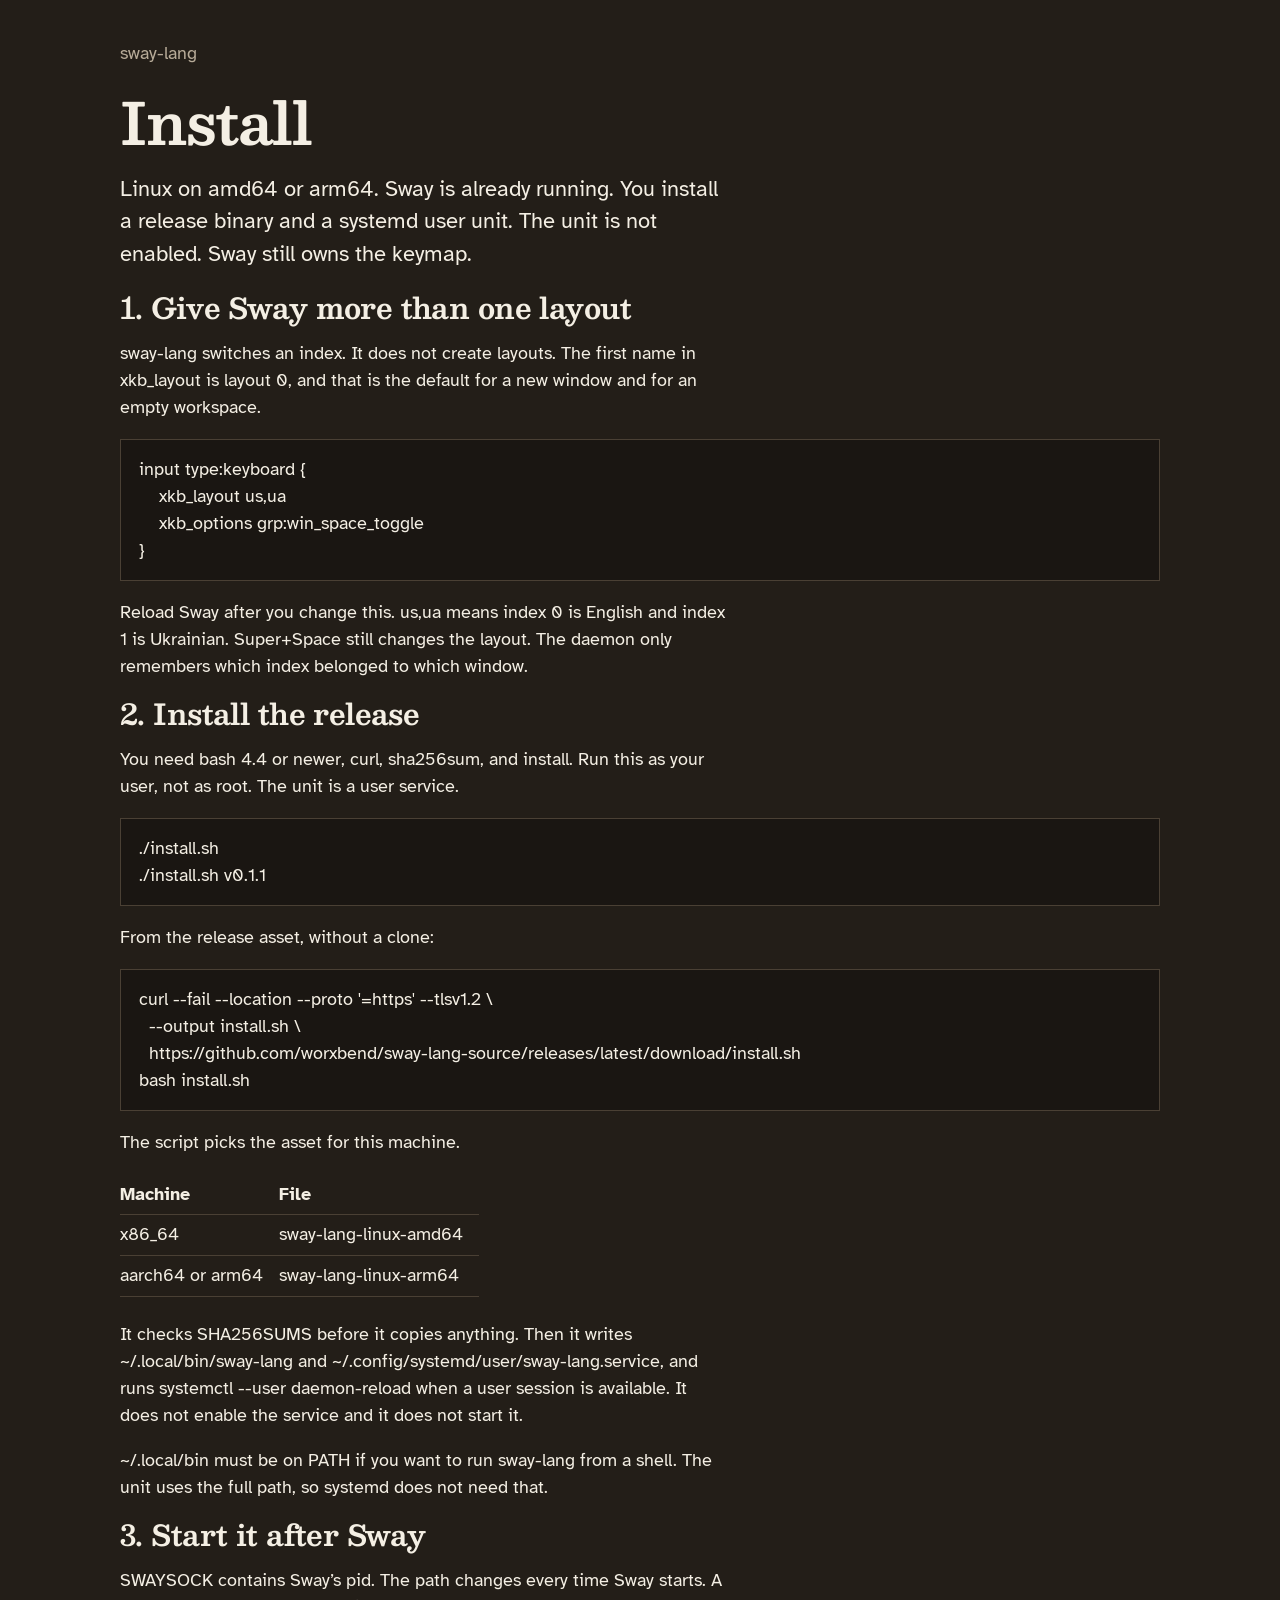
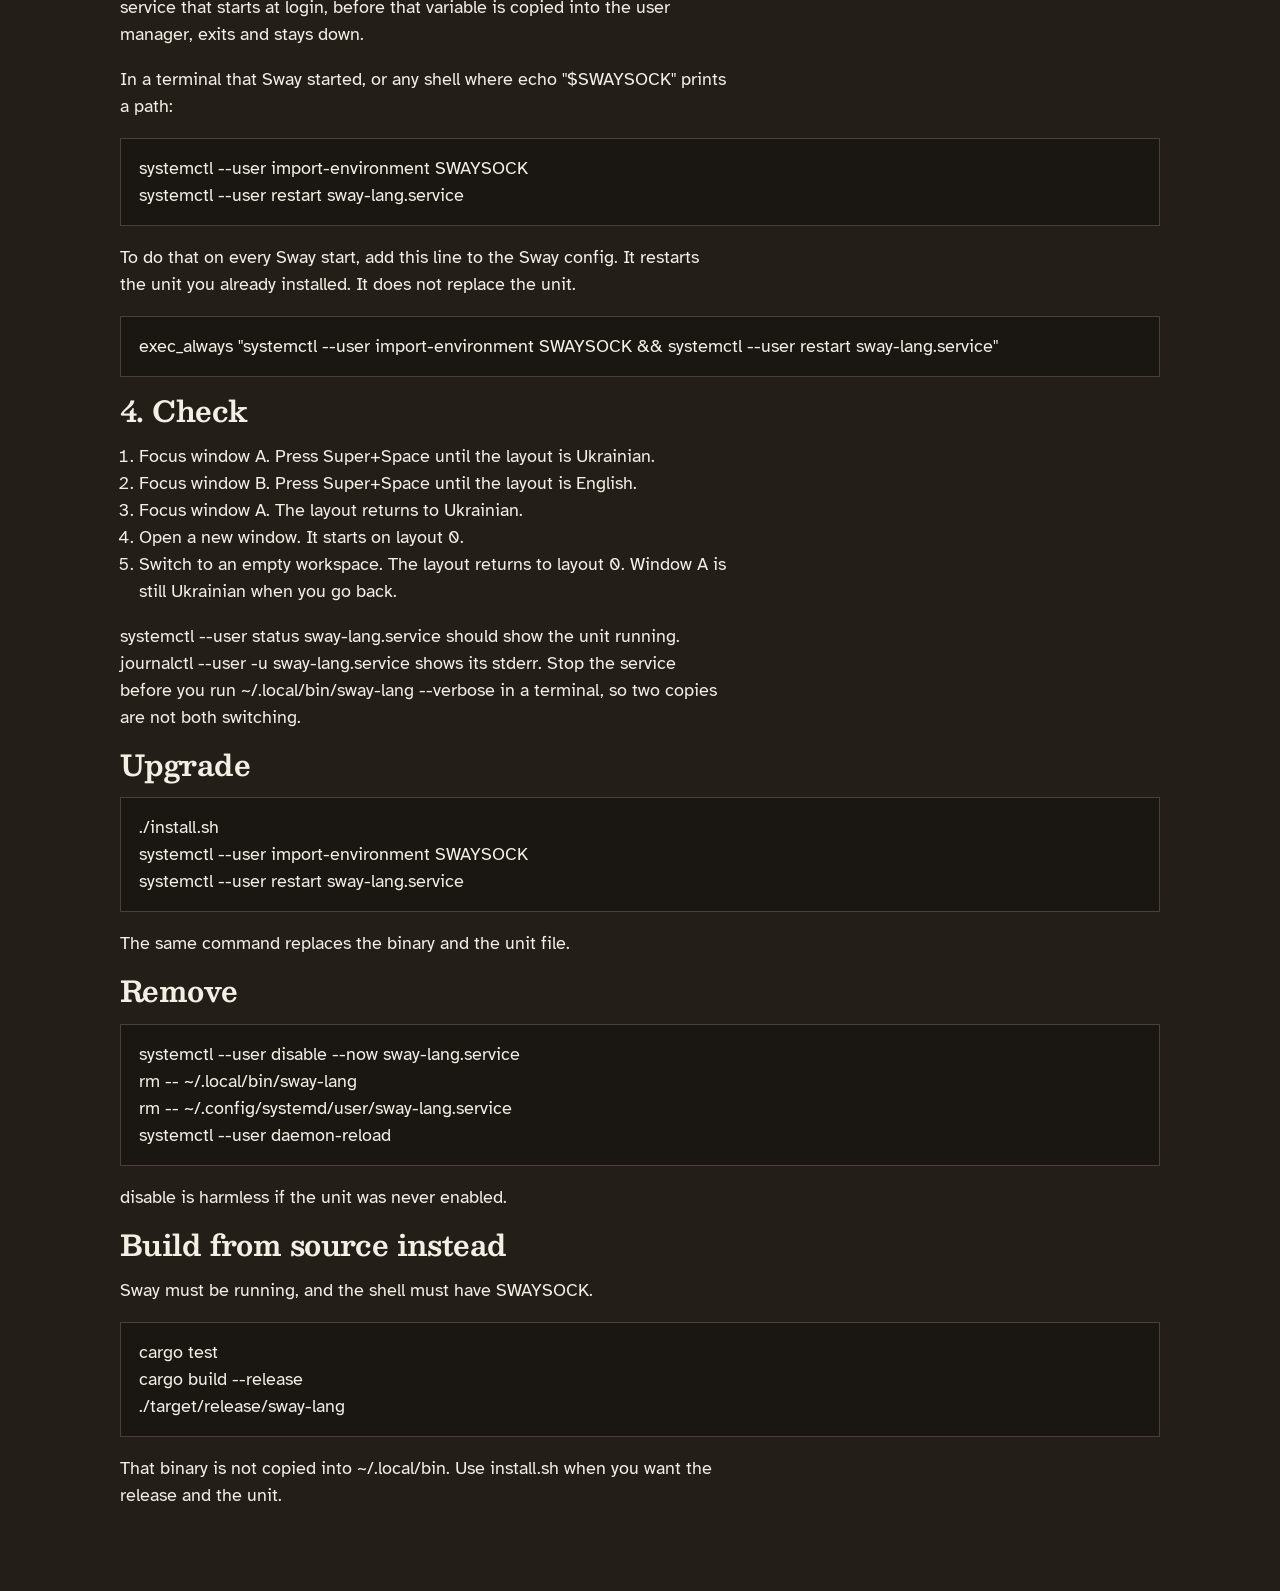
==== docs/install.html @ 74881094 "docs: add the installation guide" ====
<!DOCTYPE html>
<html lang="en">
  <head>
    <meta charset="utf-8" />
    <meta name="viewport" content="width=device-width, initial-scale=1" />
    <title>Install sway-lang</title>
    <meta
      name="description"
      content="Install the sway-lang release on Linux amd64 or arm64 and start the systemd user service after Sway."
    />
    <link rel="preconnect" href="https://fonts.googleapis.com" />
    <link rel="preconnect" href="https://fonts.gstatic.com" crossorigin />
    <link
      href="https://fonts.googleapis.com/css2?family=Atkinson+Hyperlegible:ital,wght@0,400;0,700;1,400&family=Besley:opsz,wght@12..72,520;12..72,650&display=swap"
      rel="stylesheet"
    />
    <link rel="stylesheet" href="style.css" />
  </head>
  <body class="page">
    <nav class="top">
      <a href="index.html">sway-lang</a>
    </nav>
    <h1>Install</h1>
    <p class="lede">
      Linux on amd64 or arm64. Sway is already running. You install a release
      binary and a systemd user unit. The unit is not enabled. Sway still owns
      the keymap.
    </p>

    <section>
      <h2>1. Give Sway more than one layout</h2>
      <p>
        sway-lang switches an index. It does not create layouts. The first name
        in <code>xkb_layout</code> is layout 0, and that is the default for a
        new window and for an empty workspace.
      </p>
      <pre><code>input type:keyboard {
    xkb_layout us,ua
    xkb_options grp:win_space_toggle
}</code></pre>
      <p>
        Reload Sway after you change this. <code>us,ua</code> means index 0 is
        English and index 1 is Ukrainian. Super+Space still changes the layout.
        The daemon only remembers which index belonged to which window.
      </p>
    </section>

    <section>
      <h2>2. Install the release</h2>
      <p>
        You need bash 4.4 or newer, <code>curl</code>, <code>sha256sum</code>,
        and <code>install</code>. Run this as your user, not as root. The unit
        is a user service.
      </p>
      <pre><code>./install.sh
./install.sh v0.1.1</code></pre>
      <p>From the release asset, without a clone:</p>
      <pre><code>curl --fail --location --proto '=https' --tlsv1.2 \
  --output install.sh \
  https://github.com/worxbend/sway-lang-source/releases/latest/download/install.sh
bash install.sh</code></pre>
      <p>The script picks the asset for this machine.</p>
      <table>
        <thead>
          <tr>
            <th>Machine</th>
            <th>File</th>
          </tr>
        </thead>
        <tbody>
          <tr>
            <td><code>x86_64</code></td>
            <td><code>sway-lang-linux-amd64</code></td>
          </tr>
          <tr>
            <td><code>aarch64</code> or <code>arm64</code></td>
            <td><code>sway-lang-linux-arm64</code></td>
          </tr>
        </tbody>
      </table>
      <p>
        It checks <code>SHA256SUMS</code> before it copies anything. Then it
        writes <code>~/.local/bin/sway-lang</code> and
        <code>~/.config/systemd/user/sway-lang.service</code>, and runs
        <code>systemctl --user daemon-reload</code> when a user session is
        available. It does not enable the service and it does not start it.
      </p>
      <p>
        <code>~/.local/bin</code> must be on <code>PATH</code> if you want to
        run <code>sway-lang</code> from a shell. The unit uses the full path, so
        systemd does not need that.
      </p>
    </section>

    <section>
      <h2>3. Start it after Sway</h2>
      <p>
        <code>SWAYSOCK</code> contains Sway’s pid. The path changes every time
        Sway starts. A service that starts at login, before that variable is
        copied into the user manager, exits and stays down.
      </p>
      <p>
        In a terminal that Sway started, or any shell where
        <code>echo "$SWAYSOCK"</code> prints a path:
      </p>
      <pre><code>systemctl --user import-environment SWAYSOCK
systemctl --user restart sway-lang.service</code></pre>
      <p>
        To do that on every Sway start, add this line to the Sway config. It
        restarts the unit you already installed. It does not replace the unit.
      </p>
      <pre><code>exec_always "systemctl --user import-environment SWAYSOCK &amp;&amp; systemctl --user restart sway-lang.service"</code></pre>
    </section>

    <section>
      <h2>4. Check</h2>
      <ol>
        <li>Focus window A. Press Super+Space until the layout is Ukrainian.</li>
        <li>Focus window B. Press Super+Space until the layout is English.</li>
        <li>Focus window A. The layout returns to Ukrainian.</li>
        <li>Open a new window. It starts on layout 0.</li>
        <li>
          Switch to an empty workspace. The layout returns to layout 0. Window A
          is still Ukrainian when you go back.
        </li>
      </ol>
      <p>
        <code>systemctl --user status sway-lang.service</code> should show the
        unit running.
        <code>journalctl --user -u sway-lang.service</code> shows its stderr.
        Stop the service before you run
        <code>~/.local/bin/sway-lang --verbose</code> in a terminal, so two
        copies are not both switching.
      </p>
    </section>

    <section>
      <h2>Upgrade</h2>
      <pre><code>./install.sh
systemctl --user import-environment SWAYSOCK
systemctl --user restart sway-lang.service</code></pre>
      <p>The same command replaces the binary and the unit file.</p>
    </section>

    <section>
      <h2>Remove</h2>
      <pre><code>systemctl --user disable --now sway-lang.service
rm -- ~/.local/bin/sway-lang
rm -- ~/.config/systemd/user/sway-lang.service
systemctl --user daemon-reload</code></pre>
      <p><code>disable</code> is harmless if the unit was never enabled.</p>
    </section>

    <section>
      <h2>Build from source instead</h2>
      <p>Sway must be running, and the shell must have <code>SWAYSOCK</code>.</p>
      <pre><code>cargo test
cargo build --release
./target/release/sway-lang</code></pre>
      <p>
        That binary is not copied into <code>~/.local/bin</code>. Use
        <code>install.sh</code> when you want the release and the unit.
      </p>
    </section>
  </body>
</html>
---- docs/style.css ----
:root {
  --desk: #231e18;
  --ink: #f4efe4;
  --quiet: #b7ab98;
  --line: #4a4034;
  --key: #f7f1e6;
  --key-ink: #241c14;
  --brass: #e2a322;
  --focus: #8fb4c9;
  --sans: "Atkinson Hyperlegible", "Segoe UI", sans-serif;
  --serif: "Besley", "Iowan Old Style", Georgia, serif;
}

* {
  box-sizing: border-box;
}

html {
  background: var(--desk);
  color: var(--ink);
}

body {
  margin: 0 auto;
  max-width: 68rem;
  padding: 2.5rem 1.5rem 4rem;
  font-family: var(--sans);
  font-size: 1.125rem;
  line-height: 1.5;
}

h1,
h2 {
  font-family: var(--serif);
  font-weight: 650;
  letter-spacing: -0.02em;
  line-height: 1.05;
}

h1 {
  margin: 0 0 0.6rem;
  font-size: clamp(3.2rem, 8vw, 5.5rem);
}

body.page h1 {
  font-size: clamp(2.4rem, 6vw, 3.6rem);
}

nav.top {
  margin-bottom: 1.5rem;
}

nav.top a {
  color: var(--quiet);
  text-decoration: none;
}

table {
  border-collapse: collapse;
  margin: 1rem 0 1.5rem;
}

th,
td {
  padding: 0.4rem 1rem 0.4rem 0;
  text-align: left;
  border-bottom: 1px solid var(--line);
}

h2 {
  margin: 0 0 0.6rem;
  font-size: 1.8rem;
}

p {
  max-width: 38rem;
}

a {
  color: var(--focus);
}

code,
pre {
  font-family: "Atkinson Hyperlegible", ui-monospace, monospace;
}

pre {
  padding: 1rem 1.1rem;
  background: #1a1612;
  border: 1px solid var(--line);
  overflow-x: auto;
}

.hero {
  display: grid;
  grid-template-columns: minmax(16rem, 24rem) minmax(18rem, 1fr);
  gap: 3rem;
  align-items: end;
  margin-bottom: 4rem;
}

.lede {
  font-size: 1.35rem;
}

.desk {
  padding: 1.25rem;
  background:
    linear-gradient(180deg, rgb(255 255 255 / 4%), transparent 30%),
    #1b1713;
  border: 1px solid var(--line);
}

.windows {
  display: flex;
  flex-wrap: wrap;
  gap: 0.6rem;
  min-height: 7.5rem;
}

.window {
  flex: 1 1 8rem;
  min-height: 7.5rem;
  padding: 0.7rem 0.8rem;
  color: var(--ink);
  text-align: left;
  background: #14110e;
  border: 1px solid var(--line);
  cursor: pointer;
}

.window strong {
  display: block;
  margin-bottom: 1.6rem;
  font-family: var(--serif);
  font-size: 1.25rem;
  font-weight: 520;
}

.window.on {
  border-color: var(--focus);
  box-shadow: inset 0 0 0 1px var(--focus);
}

.keys {
  display: flex;
  gap: 0.7rem;
  margin-top: 1rem;
}

.key {
  width: 5.2rem;
  height: 5.2rem;
  padding: 0.45rem;
  color: var(--key-ink);
  background: var(--key);
  border: 0;
  border-radius: 0.55rem;
  box-shadow:
    0 1px 0 #fff6 inset,
    0 8px 0 #c9c0b0;
  cursor: pointer;
}

.key .legend {
  display: block;
  font-family: var(--serif);
  font-size: 1.7rem;
  line-height: 1;
}

.key .hint,
.window span.lang {
  color: var(--quiet);
  font-size: 0.95rem;
}

.key .hint {
  color: #6d6458;
}

.key .lamp {
  display: block;
  width: 0.45rem;
  height: 0.45rem;
  margin-bottom: 0.35rem;
  background: #d9d0c2;
  border-radius: 50%;
}

.key.lit {
  transform: translateY(2px);
  box-shadow:
    0 1px 0 #fff6 inset,
    0 6px 0 #b7a078;
}

.key.lit .lamp {
  background: var(--brass);
  box-shadow: 0 0 0.6rem var(--brass);
}

.now {
  min-height: 1.5rem;
  color: var(--quiet);
}

.row {
  display: flex;
  flex-wrap: wrap;
  gap: 0.6rem;
}

button {
  font: inherit;
}

.row button,
.window {
  font: inherit;
}

.row button {
  padding: 0.45rem 0.7rem;
  color: var(--ink);
  background: transparent;
  border: 1px solid var(--line);
  cursor: pointer;
}

button:focus-visible {
  outline: 2px solid var(--focus);
  outline-offset: 3px;
}

main section {
  margin-top: 2.5rem;
}

ol {
  max-width: 38rem;
  padding-left: 1.2rem;
}

@media (max-width: 800px) {
  .hero {
    grid-template-columns: 1fr;
    gap: 2rem;
  }
}

@media (prefers-reduced-motion: reduce) {
  .key.lit {
    transform: none;
  }
}
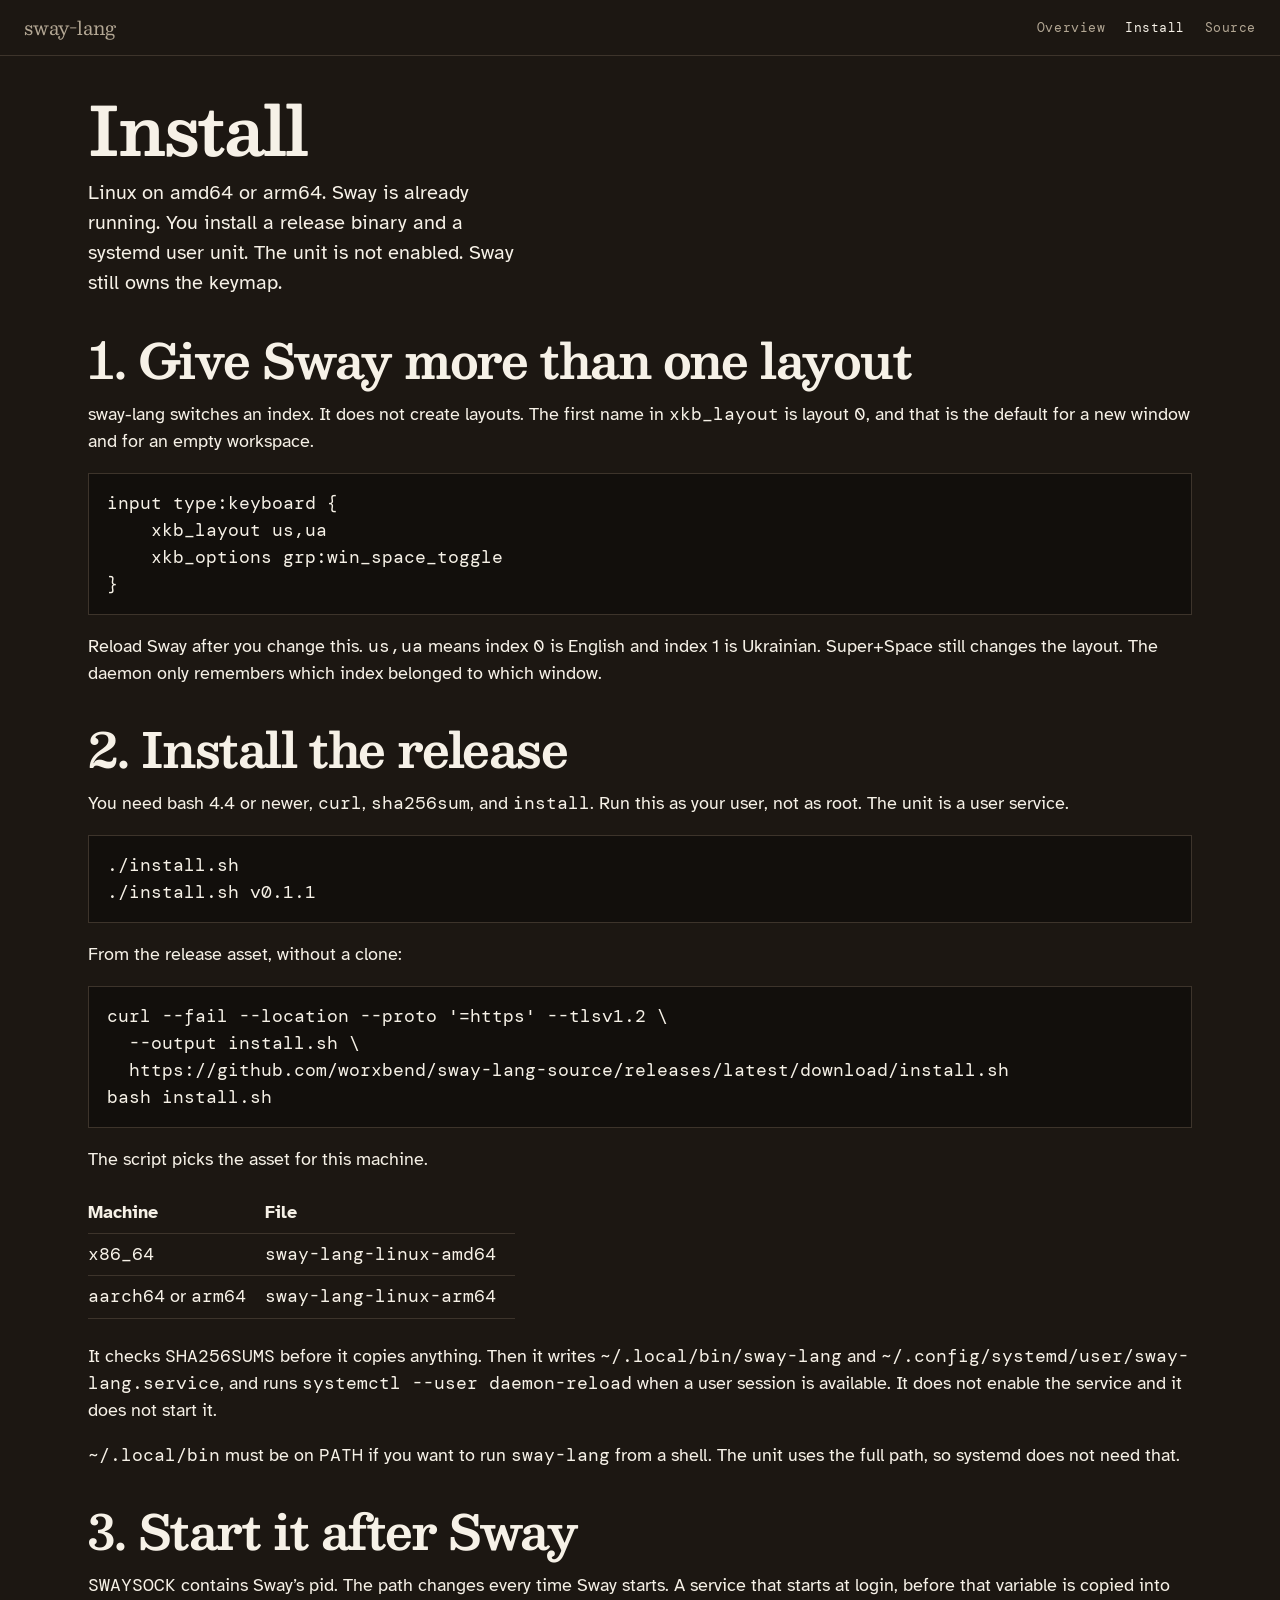
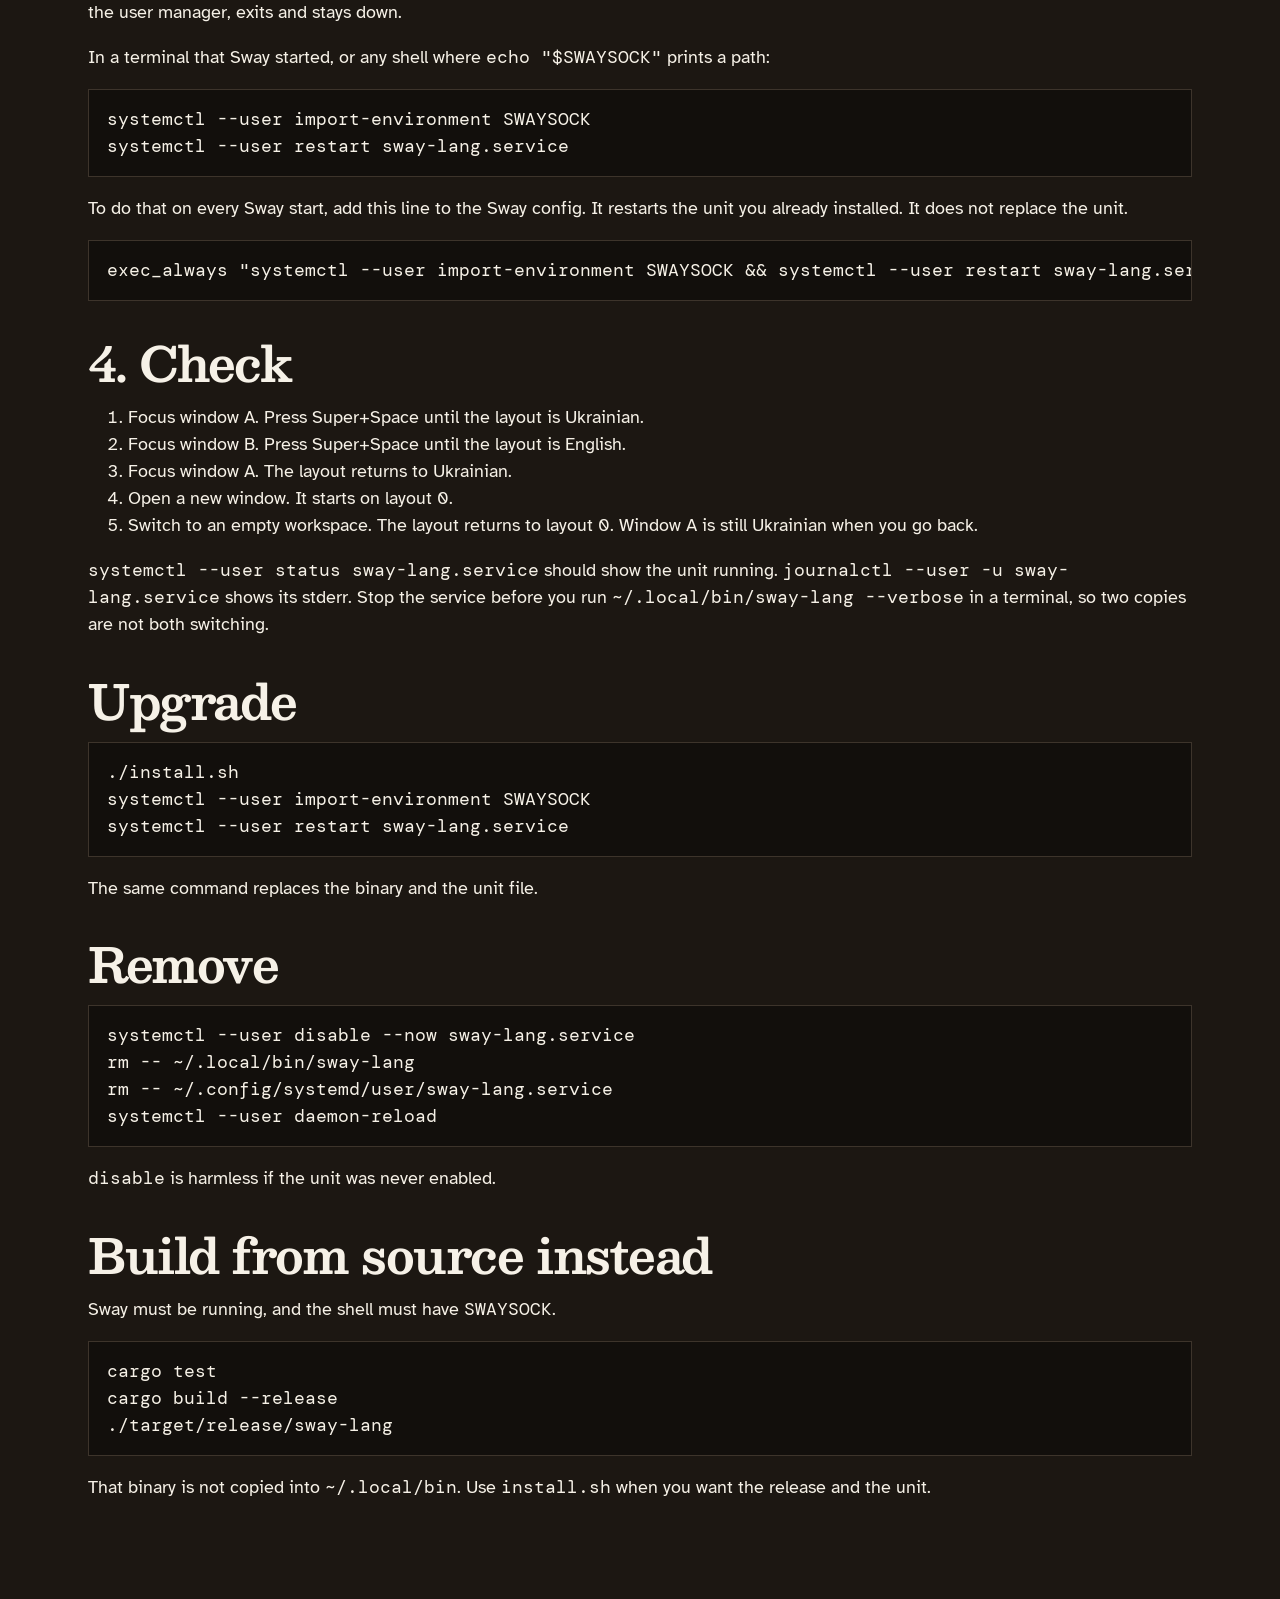
==== commit 9d9a676e: "docs: redesign the site around the window desk" ====
--- a/docs/install.html
+++ b/docs/install.html
@@ -11,15 +11,21 @@
     <link rel="preconnect" href="https://fonts.googleapis.com" />
     <link rel="preconnect" href="https://fonts.gstatic.com" crossorigin />
     <link
-      href="https://fonts.googleapis.com/css2?family=Atkinson+Hyperlegible:ital,wght@0,400;0,700;1,400&family=Besley:opsz,wght@12..72,520;12..72,650&display=swap"
+      href="https://fonts.googleapis.com/css2?family=Atkinson+Hyperlegible:ital,wght@0,400;0,700&family=Besley:opsz,wght@12..72,520;12..72,650&family=DM+Mono:ital,wght@0,400;0,500&display=swap"
       rel="stylesheet"
     />
     <link rel="stylesheet" href="style.css" />
   </head>
   <body class="page">
-    <nav class="top">
-      <a href="index.html">sway-lang</a>
-    </nav>
+    <header class="bar">
+      <a class="mark" href="index.html">sway-lang</a>
+      <nav aria-label="Site">
+        <a href="index.html">Overview</a>
+        <a href="install.html" aria-current="page">Install</a>
+        <a href="https://github.com/worxbend/sway-lang-source">Source</a>
+      </nav>
+    </header>
+    <div class="sheet">
     <h1>Install</h1>
     <p class="lede">
       Linux on amd64 or arm64. Sway is already running. You install a release
@@ -162,5 +168,6 @@
         <code>install.sh</code> when you want the release and the unit.
       </p>
     </section>
+    </div>
   </body>
 </html>
--- a/docs/style.css
+++ b/docs/style.css
@@ -1,14 +1,16 @@
 :root {
-  --desk: #231e18;
-  --ink: #f4efe4;
-  --quiet: #b7ab98;
-  --line: #4a4034;
-  --key: #f7f1e6;
-  --key-ink: #241c14;
+  --desk: #1c1712;
+  --ink: #f6f1e7;
+  --quiet: #b3a794;
+  --line: #3d342b;
+  --key: #f4efe6;
+  --key-ink: #221b14;
   --brass: #e2a322;
-  --focus: #8fb4c9;
+  --focus: #9ec4d6;
+  --sheet: #14110e;
   --sans: "Atkinson Hyperlegible", "Segoe UI", sans-serif;
   --serif: "Besley", "Iowan Old Style", Georgia, serif;
+  --mono: "DM Mono", ui-monospace, monospace;
 }
 
 * {
@@ -16,151 +18,214 @@
 }
 
 html {
-  background: var(--desk);
+  background:
+    radial-gradient(90rem 40rem at 10% -10%, rgb(226 163 34 / 8%), transparent 50%),
+    var(--desk);
   color: var(--ink);
 }
 
 body {
-  margin: 0 auto;
-  max-width: 68rem;
-  padding: 2.5rem 1.5rem 4rem;
+  margin: 0;
   font-family: var(--sans);
   font-size: 1.125rem;
   line-height: 1.5;
 }
 
+a {
+  color: var(--focus);
+}
+
+a:hover {
+  color: var(--ink);
+}
+
+.skip {
+  position: absolute;
+  left: 1rem;
+  top: -4rem;
+  background: var(--ink);
+  color: var(--desk);
+  padding: 0.4rem 0.7rem;
+}
+
+.skip:focus {
+  top: 1rem;
+}
+
+.bar {
+  display: flex;
+  align-items: center;
+  justify-content: space-between;
+  gap: 1rem;
+  padding: 0.85rem 1.5rem;
+  border-bottom: 1px solid var(--line);
+  font-family: var(--mono);
+  font-size: 0.82rem;
+  letter-spacing: 0.04em;
+}
+
+.bar a {
+  color: var(--quiet);
+  text-decoration: none;
+}
+
+.bar a:hover,
+.bar a[aria-current="page"] {
+  color: var(--ink);
+}
+
+.mark {
+  color: var(--ink);
+  font-family: var(--serif);
+  font-size: 1.15rem;
+  letter-spacing: 0;
+}
+
+.bar nav {
+  display: flex;
+  gap: 1.25rem;
+}
+
+.sheet {
+  max-width: 72rem;
+  margin: 0 auto;
+  padding: 0 1.5rem 5rem;
+}
+
+.hero {
+  display: grid;
+  grid-template-columns: minmax(16rem, 0.9fr) minmax(18rem, 1.15fr);
+  gap: 3.5rem;
+  align-items: end;
+  padding-top: 4.5rem;
+}
+
+.kicker {
+  margin: 0 0 1rem;
+  color: var(--brass);
+  font-family: var(--mono);
+  font-size: 0.78rem;
+  letter-spacing: 0.14em;
+  text-transform: uppercase;
+}
+
 h1,
-h2 {
+h2,
+h3 {
   font-family: var(--serif);
   font-weight: 650;
-  letter-spacing: -0.02em;
-  line-height: 1.05;
+  letter-spacing: -0.03em;
+  line-height: 0.98;
 }
 
 h1 {
-  margin: 0 0 0.6rem;
-  font-size: clamp(3.2rem, 8vw, 5.5rem);
-}
-
-body.page h1 {
-  font-size: clamp(2.4rem, 6vw, 3.6rem);
-}
-
-nav.top {
-  margin-bottom: 1.5rem;
-}
-
-nav.top a {
-  color: var(--quiet);
-  text-decoration: none;
-}
-
-table {
-  border-collapse: collapse;
-  margin: 1rem 0 1.5rem;
-}
-
-th,
-td {
-  padding: 0.4rem 1rem 0.4rem 0;
+  margin: 0 0 1rem;
+  font-size: clamp(3.4rem, 7vw, 6.2rem);
+}
+
+h2 {
+  margin: 0 0 0.8rem;
+  font-size: clamp(2rem, 4vw, 3rem);
+}
+
+h3 {
+  margin: 0 0 0.35rem;
+  font-size: 1.45rem;
+}
+
+.lede {
+  max-width: 28rem;
+  margin: 0 0 1.25rem;
+  font-size: 1.25rem;
+}
+
+.actions {
+  display: flex;
+  flex-wrap: wrap;
+  gap: 0.8rem 1.2rem;
+  align-items: center;
+}
+
+.actions a {
+  font-family: var(--mono);
+  font-size: 0.95rem;
+}
+
+.machine {
+  padding: 0.85rem;
+  background: linear-gradient(180deg, rgb(255 255 255 / 4%), transparent 28%), #16130f;
+  border: 1px solid var(--line);
+  box-shadow: 0 30px 70px rgb(0 0 0 / 35%);
+}
+
+.windows {
+  display: flex;
+  flex-wrap: wrap;
+  gap: 0.55rem;
+  min-height: 9.5rem;
+}
+
+.window {
+  position: relative;
+  flex: 1 1 9rem;
+  min-height: 9.5rem;
+  padding: 1.6rem 0.85rem 0.8rem;
+  color: var(--ink);
   text-align: left;
-  border-bottom: 1px solid var(--line);
-}
-
-h2 {
-  margin: 0 0 0.6rem;
-  font-size: 1.8rem;
-}
-
-p {
-  max-width: 38rem;
-}
-
-a {
-  color: var(--focus);
-}
-
-code,
-pre {
-  font-family: "Atkinson Hyperlegible", ui-monospace, monospace;
-}
-
-pre {
-  padding: 1rem 1.1rem;
-  background: #1a1612;
-  border: 1px solid var(--line);
-  overflow-x: auto;
-}
-
-.hero {
-  display: grid;
-  grid-template-columns: minmax(16rem, 24rem) minmax(18rem, 1fr);
-  gap: 3rem;
-  align-items: end;
-  margin-bottom: 4rem;
-}
-
-.lede {
-  font-size: 1.35rem;
-}
-
-.desk {
-  padding: 1.25rem;
-  background:
-    linear-gradient(180deg, rgb(255 255 255 / 4%), transparent 30%),
-    #1b1713;
-  border: 1px solid var(--line);
-}
-
-.windows {
-  display: flex;
-  flex-wrap: wrap;
-  gap: 0.6rem;
-  min-height: 7.5rem;
-}
-
-.window {
-  flex: 1 1 8rem;
-  min-height: 7.5rem;
-  padding: 0.7rem 0.8rem;
-  color: var(--ink);
-  text-align: left;
-  background: #14110e;
+  background: var(--sheet);
   border: 1px solid var(--line);
   cursor: pointer;
+  font: inherit;
 }
 
 .window strong {
   display: block;
-  margin-bottom: 1.6rem;
+  margin-top: 1.4rem;
   font-family: var(--serif);
-  font-size: 1.25rem;
+  font-size: 1.45rem;
   font-weight: 520;
+}
+
+.window .lang {
+  color: var(--quiet);
+  font-family: var(--mono);
+  font-size: 0.85rem;
 }
 
 .window.on {
   border-color: var(--focus);
-  box-shadow: inset 0 0 0 1px var(--focus);
+}
+
+.window.on::before {
+  content: "focused";
+  position: absolute;
+  top: 0.55rem;
+  left: 0.7rem;
+  color: var(--focus);
+  font-family: var(--mono);
+  font-size: 0.68rem;
+  letter-spacing: 0.12em;
+  text-transform: uppercase;
 }
 
 .keys {
   display: flex;
   gap: 0.7rem;
-  margin-top: 1rem;
+  margin-top: 0.9rem;
 }
 
 .key {
-  width: 5.2rem;
-  height: 5.2rem;
-  padding: 0.45rem;
+  width: 5.4rem;
+  height: 5.1rem;
+  padding: 0.45rem 0.5rem;
   color: var(--key-ink);
+  text-align: left;
   background: var(--key);
   border: 0;
-  border-radius: 0.55rem;
-  box-shadow:
-    0 1px 0 #fff6 inset,
-    0 8px 0 #c9c0b0;
+  border-radius: 0.45rem;
+  box-shadow: inset 0 1px 0 #fff, 0 7px 0 #c8beae;
   cursor: pointer;
+  font: inherit;
 }
 
 .key .legend {
@@ -170,83 +235,178 @@
   line-height: 1;
 }
 
-.key .hint,
-.window span.lang {
-  color: var(--quiet);
-  font-size: 0.95rem;
-}
-
 .key .hint {
-  color: #6d6458;
+  color: #6e655a;
+  font-family: var(--mono);
+  font-size: 0.72rem;
 }
 
 .key .lamp {
   display: block;
-  width: 0.45rem;
-  height: 0.45rem;
-  margin-bottom: 0.35rem;
-  background: #d9d0c2;
+  width: 0.42rem;
+  height: 0.42rem;
+  margin-bottom: 0.4rem;
+  background: #d5ccbf;
   border-radius: 50%;
 }
 
 .key.lit {
   transform: translateY(2px);
-  box-shadow:
-    0 1px 0 #fff6 inset,
-    0 6px 0 #b7a078;
+  box-shadow: inset 0 1px 0 #fff, 0 5px 0 #b7a078;
 }
 
 .key.lit .lamp {
   background: var(--brass);
-  box-shadow: 0 0 0.6rem var(--brass);
+  box-shadow: 0 0 0.7rem var(--brass);
 }
 
 .now {
   min-height: 1.5rem;
-  color: var(--quiet);
+  margin: 0.85rem 0 0.4rem;
+  color: var(--quiet);
+  font-family: var(--mono);
+  font-size: 0.85rem;
 }
 
 .row {
   display: flex;
   flex-wrap: wrap;
-  gap: 0.6rem;
-}
-
-button {
-  font: inherit;
-}
-
-.row button,
-.window {
-  font: inherit;
+  gap: 0.5rem;
 }
 
 .row button {
-  padding: 0.45rem 0.7rem;
+  padding: 0.35rem 0.65rem;
   color: var(--ink);
   background: transparent;
   border: 1px solid var(--line);
   cursor: pointer;
-}
-
-button:focus-visible {
+  font: inherit;
+  font-size: 0.95rem;
+}
+
+button:focus-visible,
+a:focus-visible,
+.window:focus-visible,
+.key:focus-visible {
   outline: 2px solid var(--focus);
   outline-offset: 3px;
 }
 
-main section {
+.overview {
+  margin-top: 6rem;
+  padding-top: 2rem;
+  border-top: 1px solid var(--line);
+}
+
+.overview > p {
+  max-width: 38rem;
+}
+
+.rules {
+  list-style: none;
+  margin: 2.5rem 0 0;
+  padding: 0;
+}
+
+.rules li {
+  display: grid;
+  grid-template-columns: 4.5rem 1fr;
+  gap: 1rem;
+  padding: 1.4rem 0;
+  border-top: 1px solid var(--line);
+}
+
+.rules span {
+  color: var(--brass);
+  font-family: var(--mono);
+  font-size: 0.85rem;
+}
+
+.rules p {
+  max-width: 36rem;
+  margin: 0;
+  color: var(--quiet);
+}
+
+.limits {
+  display: grid;
+  grid-template-columns: 1fr 1fr 1fr;
+  gap: 1.5rem;
   margin-top: 2.5rem;
 }
 
-ol {
-  max-width: 38rem;
-  padding-left: 1.2rem;
-}
-
-@media (max-width: 800px) {
+.limits p {
+  margin: 0.3rem 0 0;
+  color: var(--quiet);
+}
+
+.install-strip {
+  display: flex;
+  justify-content: space-between;
+  gap: 2rem;
+  align-items: end;
+  margin-top: 5rem;
+  padding-top: 2rem;
+  border-top: 1px solid var(--line);
+}
+
+.install-strip p {
+  max-width: 28rem;
+  margin: 0.4rem 0 0;
+  color: var(--quiet);
+}
+
+code,
+pre {
+  font-family: var(--mono);
+}
+
+pre {
+  padding: 1rem 1.1rem;
+  overflow-x: auto;
+  background: #120f0c;
+  border: 1px solid var(--line);
+}
+
+body.page .sheet {
+  padding-top: 2.5rem;
+}
+
+body.page h1 {
+  font-size: clamp(2.6rem, 6vw, 4.2rem);
+}
+
+table {
+  border-collapse: collapse;
+  margin: 1rem 0 1.5rem;
+}
+
+th,
+td {
+  padding: 0.45rem 1.2rem 0.45rem 0;
+  text-align: left;
+  border-bottom: 1px solid var(--line);
+}
+
+body.page section {
+  margin-top: 2.4rem;
+}
+
+@media (max-width: 860px) {
+  .hero,
+  .limits,
+  .install-strip,
+  .rules li {
+    grid-template-columns: 1fr;
+  }
+
   .hero {
-    grid-template-columns: 1fr;
+    padding-top: 2.5rem;
     gap: 2rem;
+  }
+
+  .bar nav {
+    gap: 0.8rem;
   }
 }
 
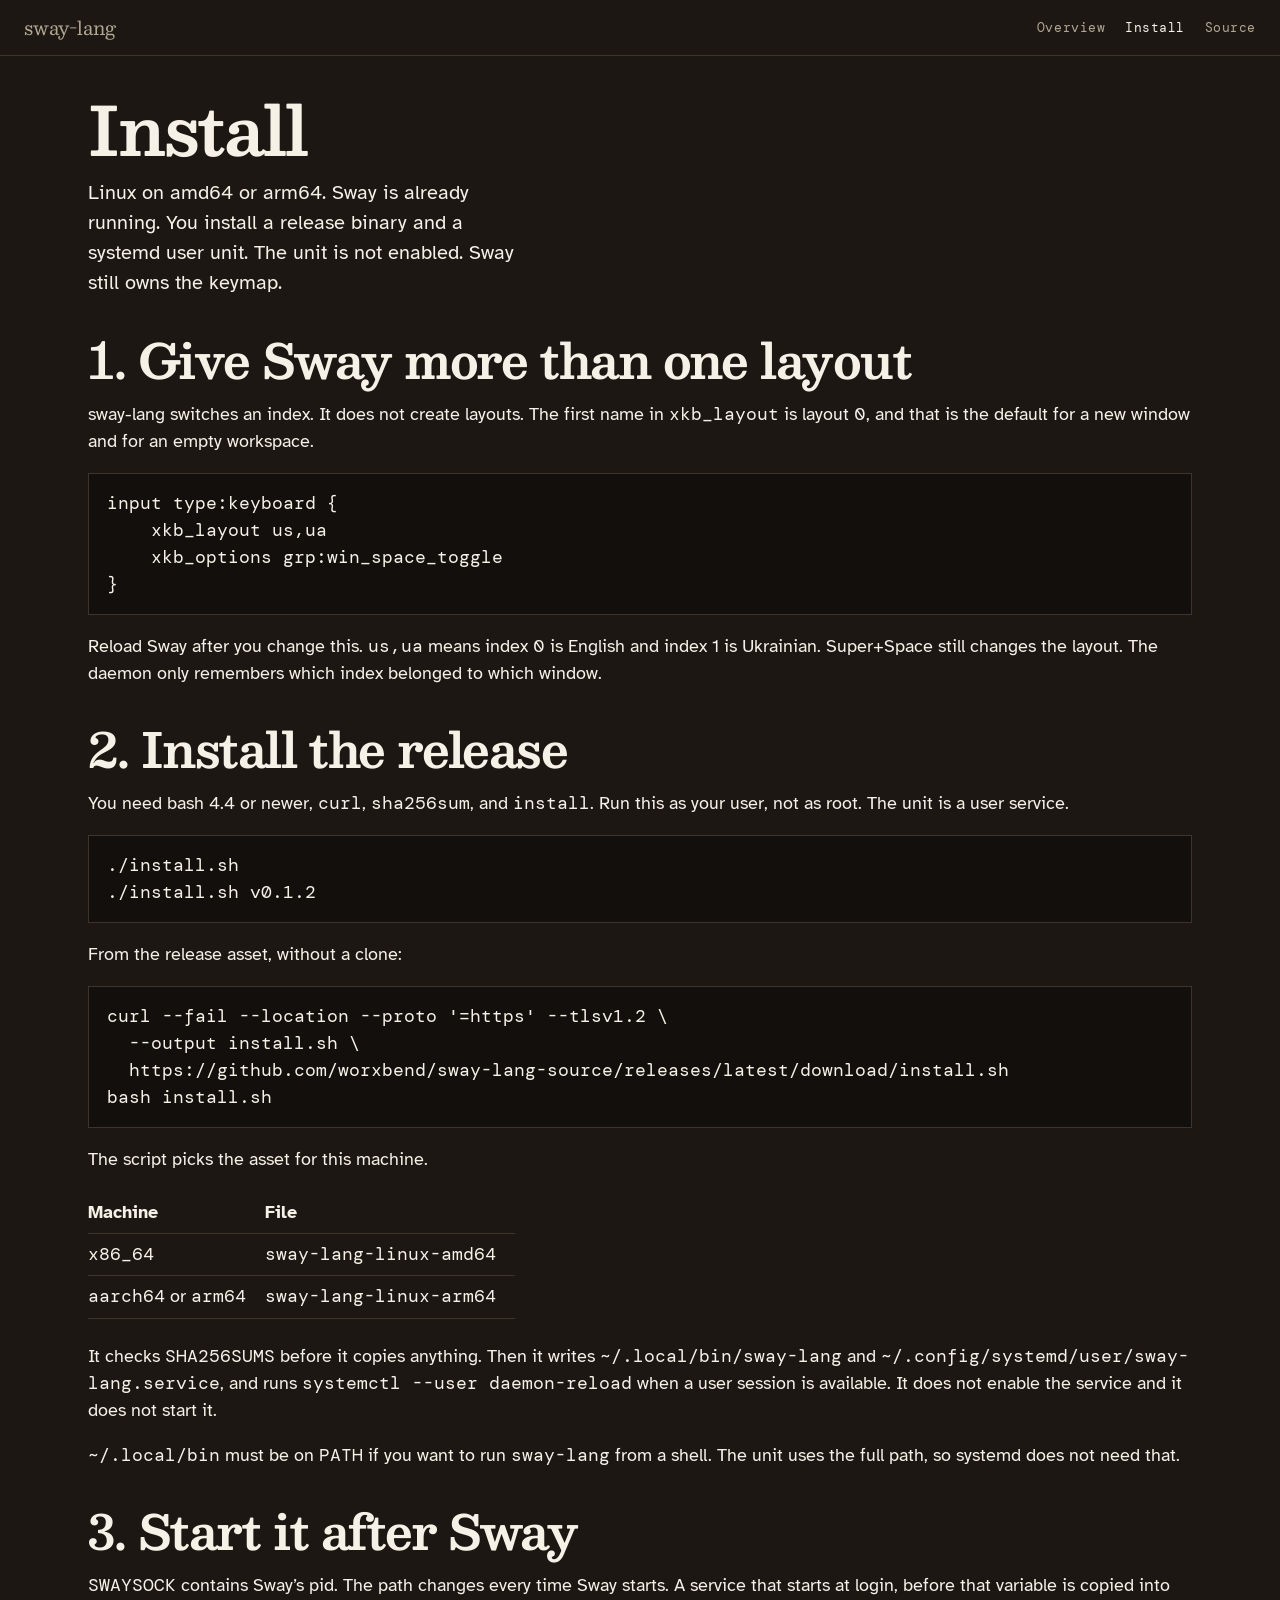
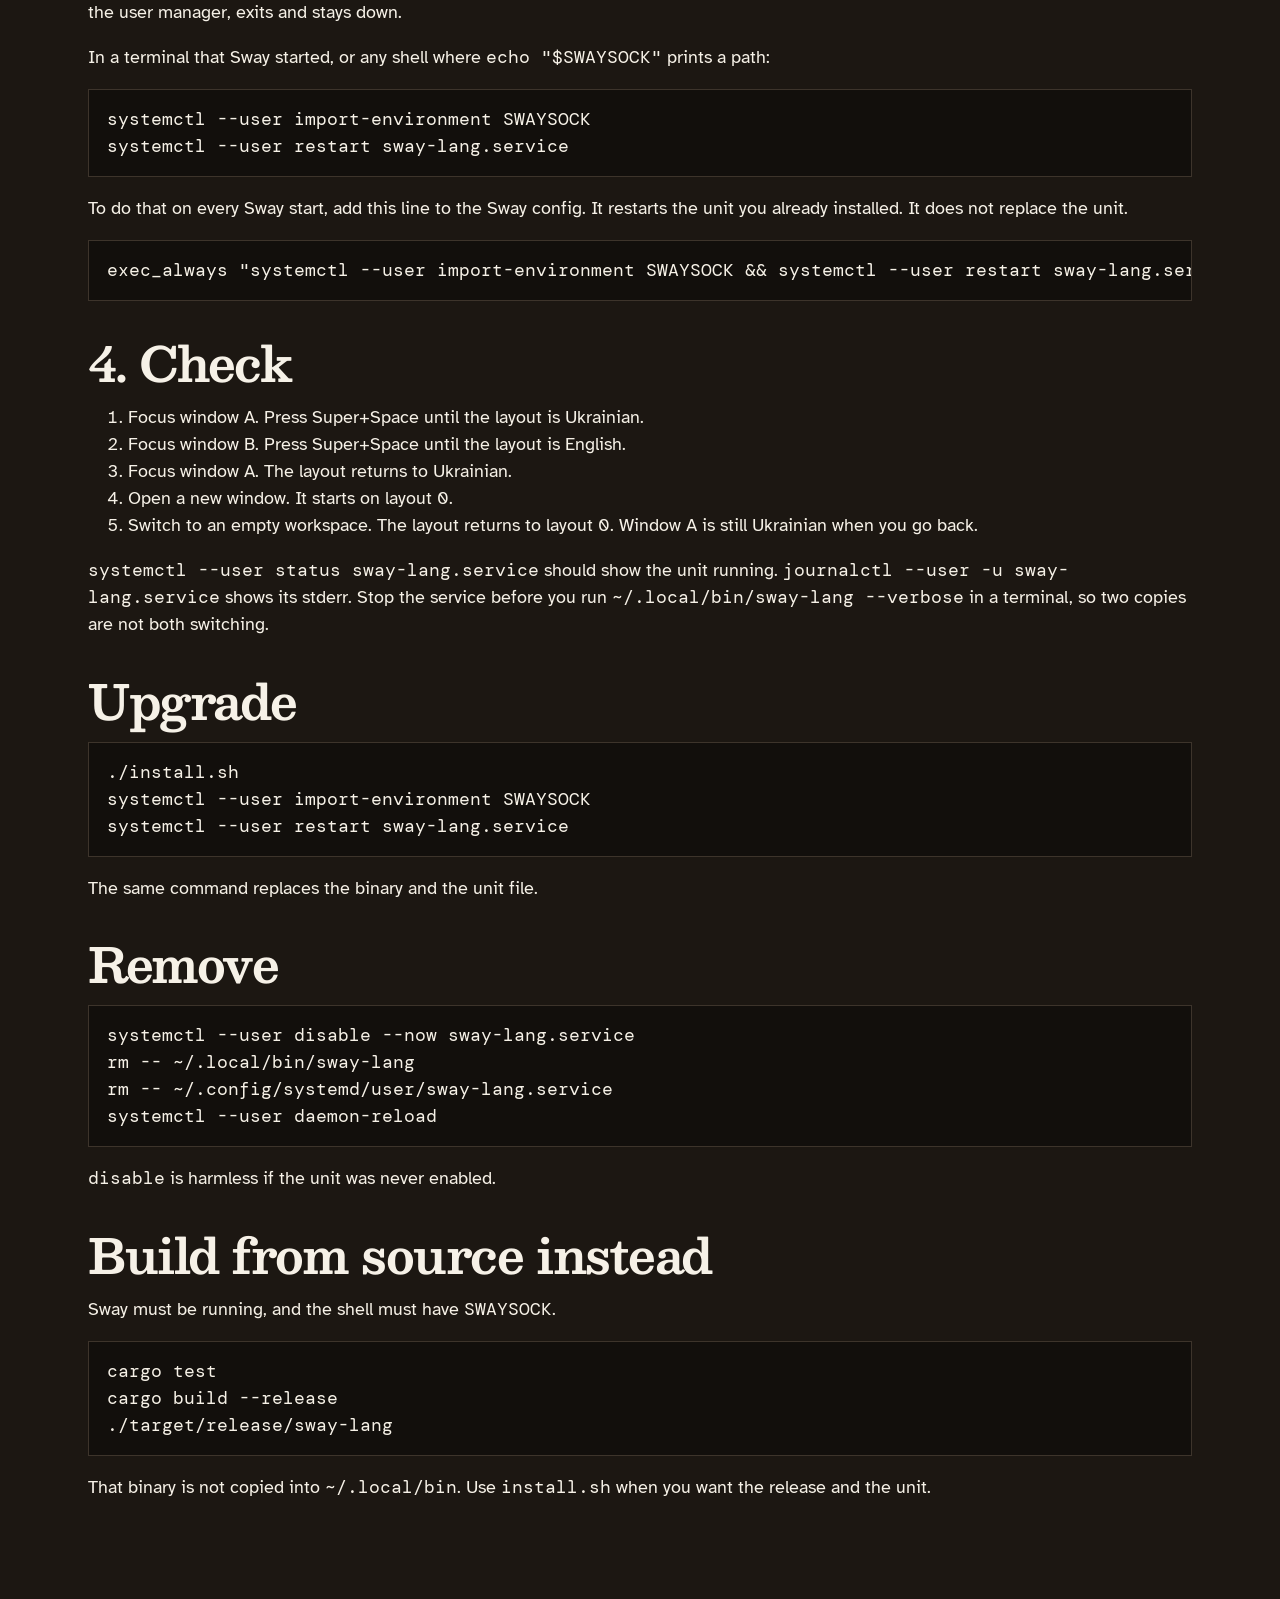
==== commit 037577d9: "chore: release 0.1.2" ====
--- a/docs/install.html
+++ b/docs/install.html
@@ -59,7 +59,7 @@
         is a user service.
       </p>
       <pre><code>./install.sh
-./install.sh v0.1.1</code></pre>
+./install.sh v0.1.2</code></pre>
       <p>From the release asset, without a clone:</p>
       <pre><code>curl --fail --location --proto '=https' --tlsv1.2 \
   --output install.sh \
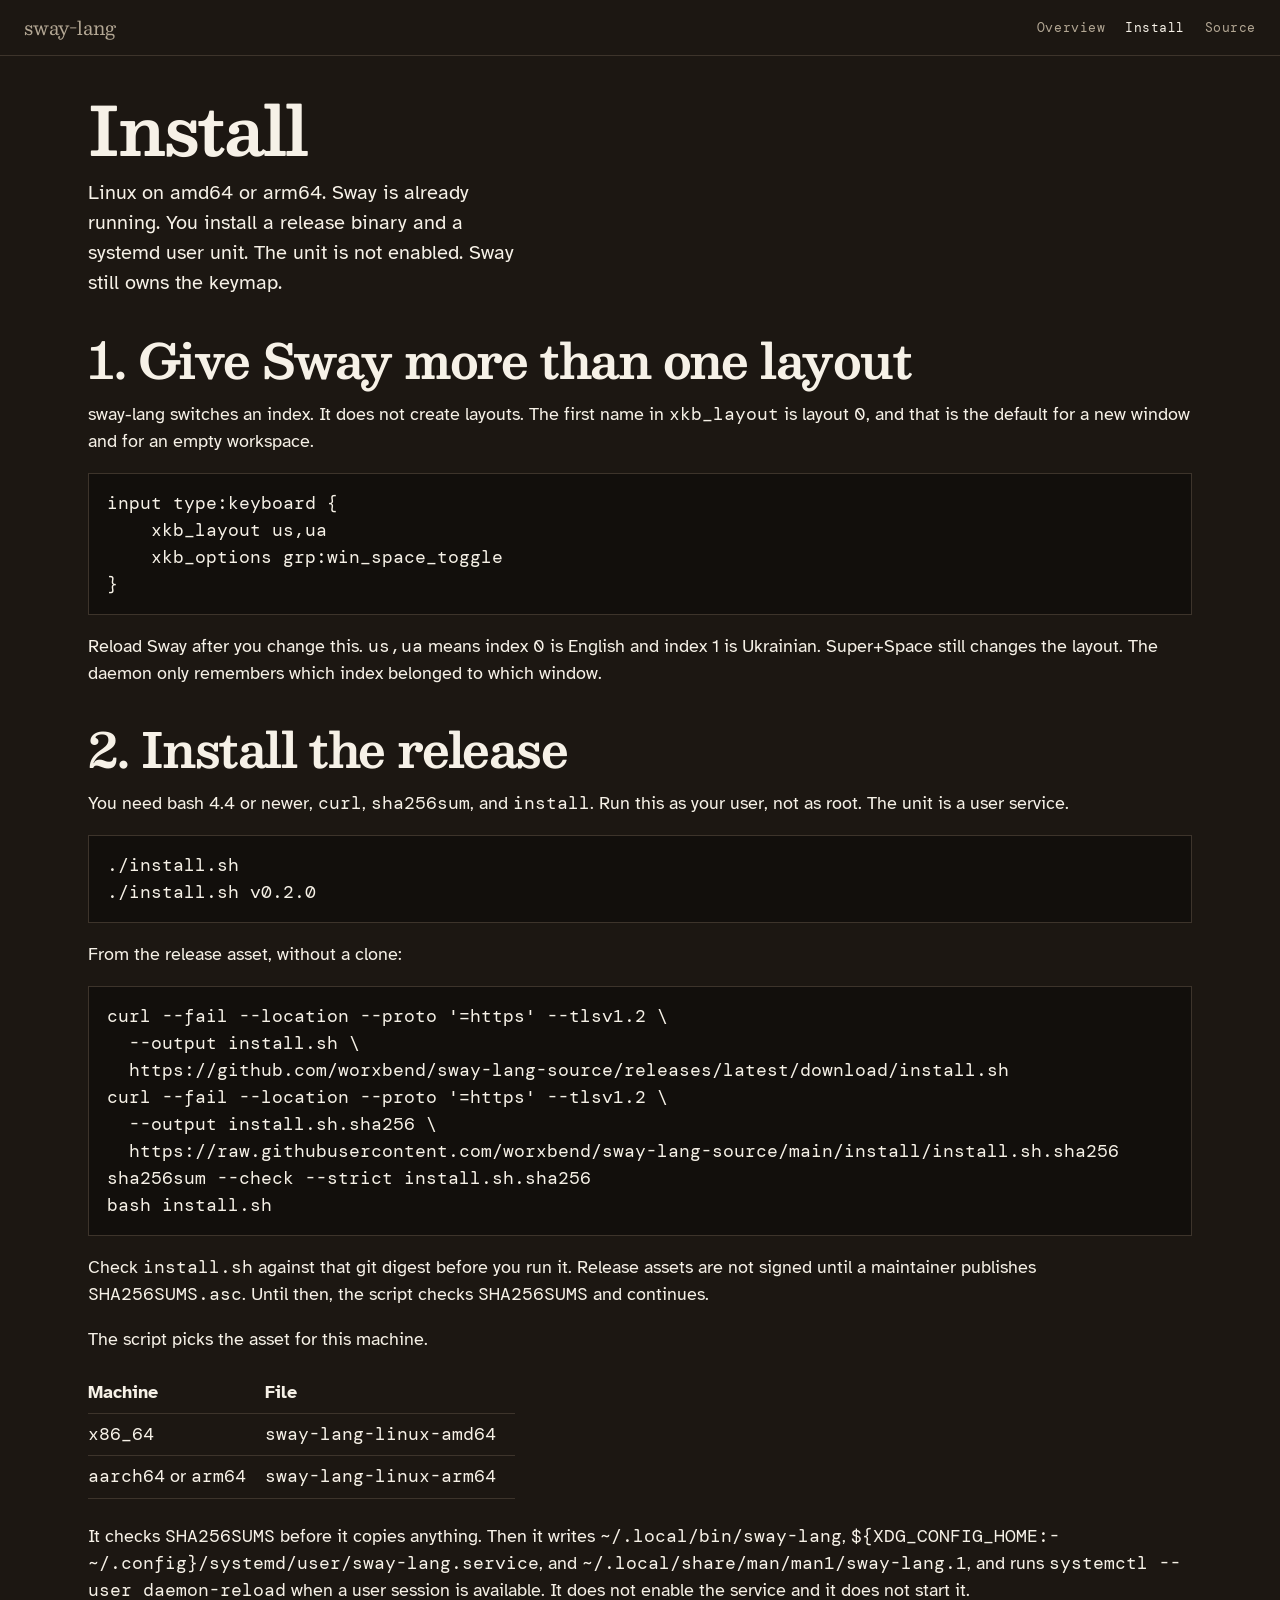
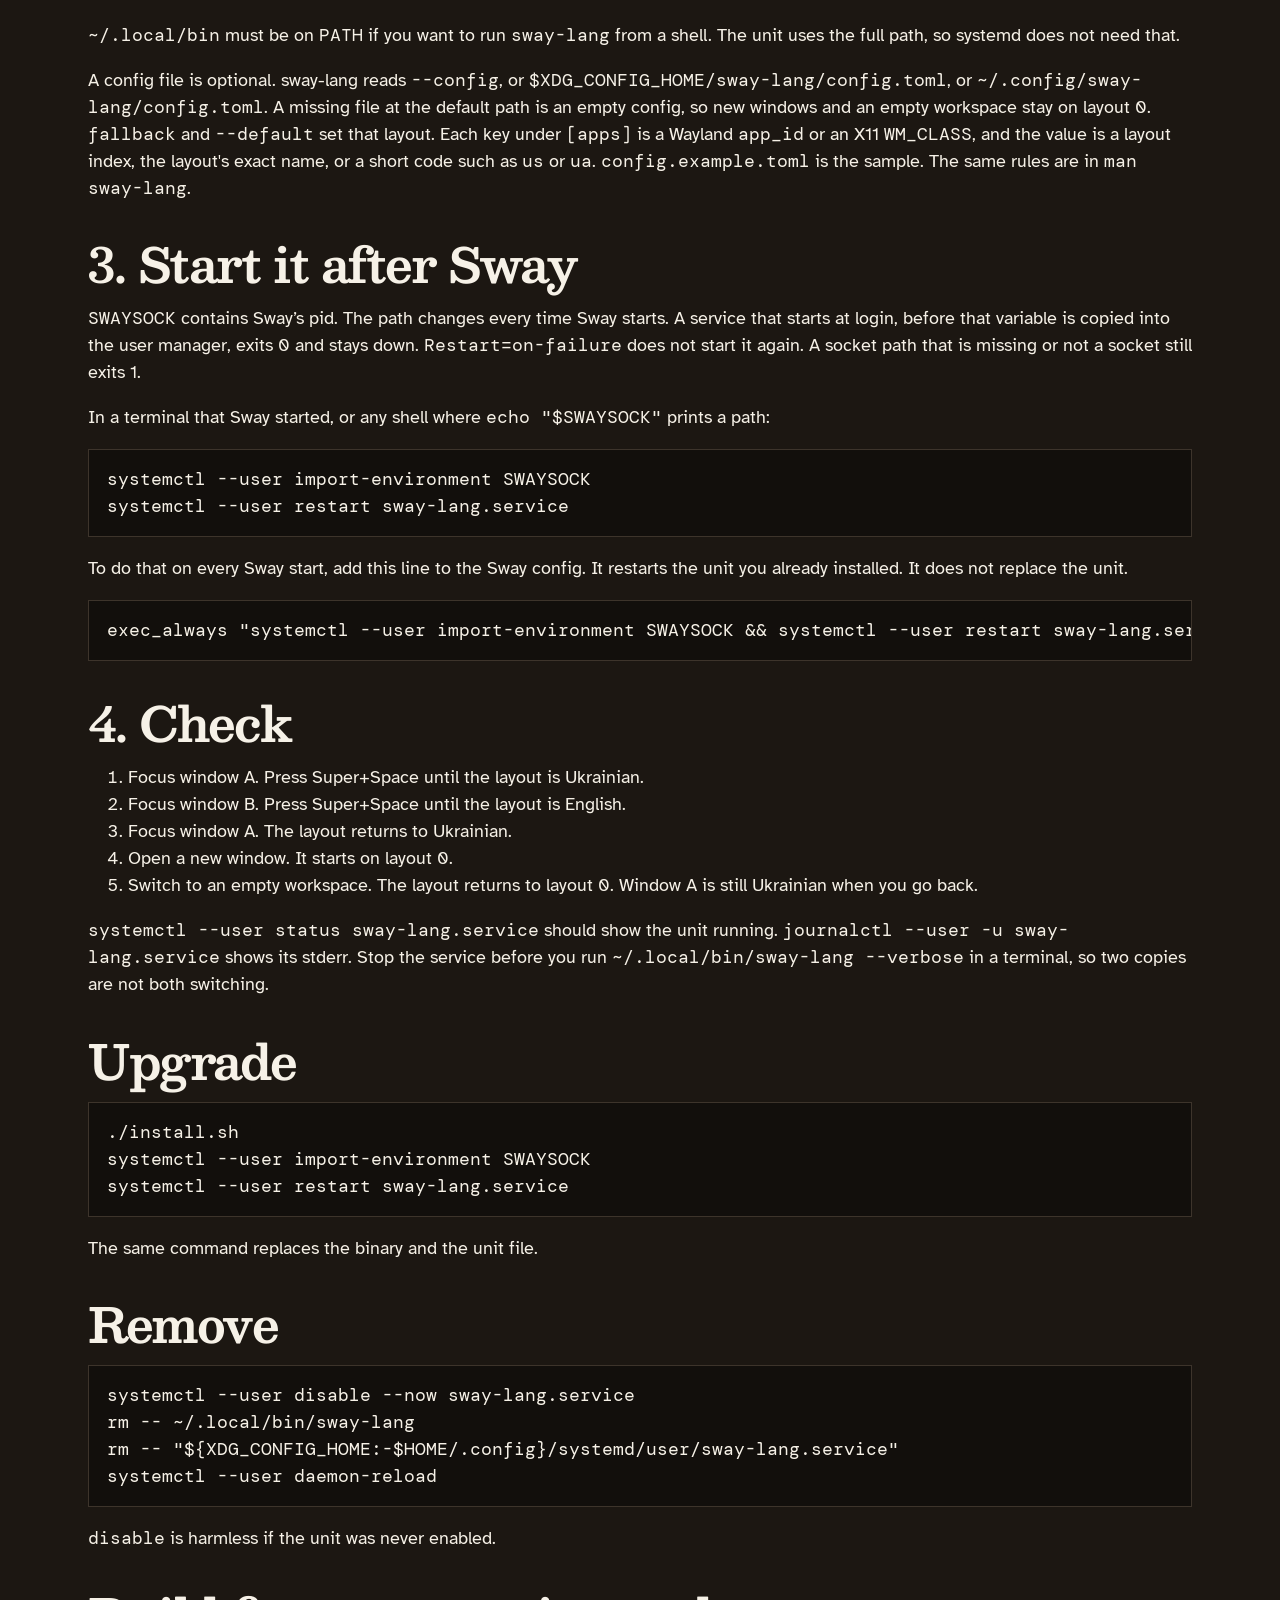
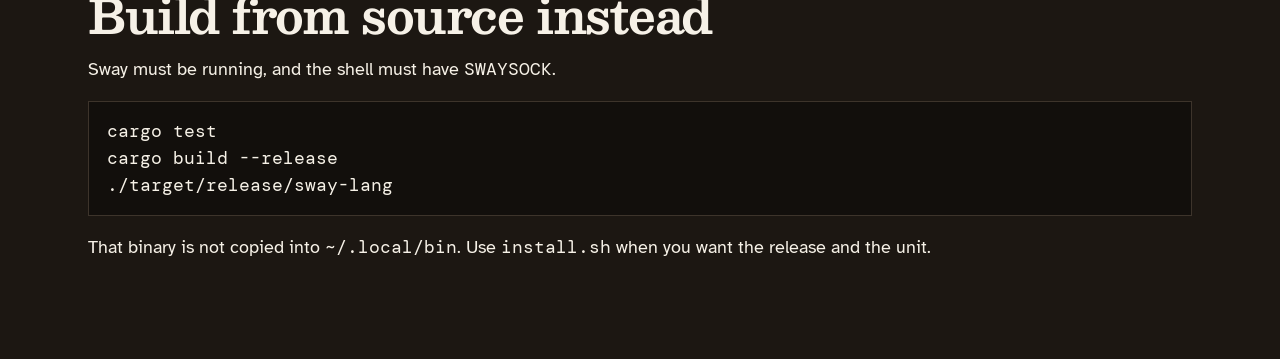
==== commit 4d5400ca: "feat: add per-app layouts and the review fixes" ====
--- a/docs/install.html
+++ b/docs/install.html
@@ -59,12 +59,22 @@
         is a user service.
       </p>
       <pre><code>./install.sh
-./install.sh v0.1.2</code></pre>
+./install.sh v0.2.0</code></pre>
       <p>From the release asset, without a clone:</p>
       <pre><code>curl --fail --location --proto '=https' --tlsv1.2 \
   --output install.sh \
   https://github.com/worxbend/sway-lang-source/releases/latest/download/install.sh
+curl --fail --location --proto '=https' --tlsv1.2 \
+  --output install.sh.sha256 \
+  https://raw.githubusercontent.com/worxbend/sway-lang-source/main/install/install.sh.sha256
+sha256sum --check --strict install.sh.sha256
 bash install.sh</code></pre>
+      <p>
+        Check <code>install.sh</code> against that git digest before you run it.
+        Release assets are not signed until a maintainer publishes
+        <code>SHA256SUMS.asc</code>. Until then, the script checks
+        <code>SHA256SUMS</code> and continues.
+      </p>
       <p>The script picks the asset for this machine.</p>
       <table>
         <thead>
@@ -86,8 +96,9 @@
       </table>
       <p>
         It checks <code>SHA256SUMS</code> before it copies anything. Then it
-        writes <code>~/.local/bin/sway-lang</code> and
-        <code>~/.config/systemd/user/sway-lang.service</code>, and runs
+        writes <code>~/.local/bin/sway-lang</code>,
+        <code>${XDG_CONFIG_HOME:-~/.config}/systemd/user/sway-lang.service</code>, and
+        <code>~/.local/share/man/man1/sway-lang.1</code>, and runs
         <code>systemctl --user daemon-reload</code> when a user session is
         available. It does not enable the service and it does not start it.
       </p>
@@ -96,6 +107,18 @@
         run <code>sway-lang</code> from a shell. The unit uses the full path, so
         systemd does not need that.
       </p>
+      <p>
+        A config file is optional. sway-lang reads <code>--config</code>, or
+        <code>$XDG_CONFIG_HOME/sway-lang/config.toml</code>, or
+        <code>~/.config/sway-lang/config.toml</code>. A missing file at the
+        default path is an empty config, so new windows and an empty workspace
+        stay on layout 0. <code>fallback</code> and <code>--default</code> set
+        that layout. Each key under <code>[apps]</code> is a Wayland
+        <code>app_id</code> or an X11 <code>WM_CLASS</code>, and the value is a
+        layout index, the layout's exact name, or a short code such as
+        <code>us</code> or <code>ua</code>. <code>config.example.toml</code> is
+        the sample. The same rules are in <code>man sway-lang</code>.
+      </p>
     </section>
 
     <section>
@@ -103,7 +126,9 @@
       <p>
         <code>SWAYSOCK</code> contains Sway’s pid. The path changes every time
         Sway starts. A service that starts at login, before that variable is
-        copied into the user manager, exits and stays down.
+        copied into the user manager, exits 0 and stays down.
+        <code>Restart=on-failure</code> does not start it again. A socket path
+        that is missing or not a socket still exits 1.
       </p>
       <p>
         In a terminal that Sway started, or any shell where
@@ -152,7 +177,7 @@
       <h2>Remove</h2>
       <pre><code>systemctl --user disable --now sway-lang.service
 rm -- ~/.local/bin/sway-lang
-rm -- ~/.config/systemd/user/sway-lang.service
+rm -- "${XDG_CONFIG_HOME:-$HOME/.config}/systemd/user/sway-lang.service"
 systemctl --user daemon-reload</code></pre>
       <p><code>disable</code> is harmless if the unit was never enabled.</p>
     </section>
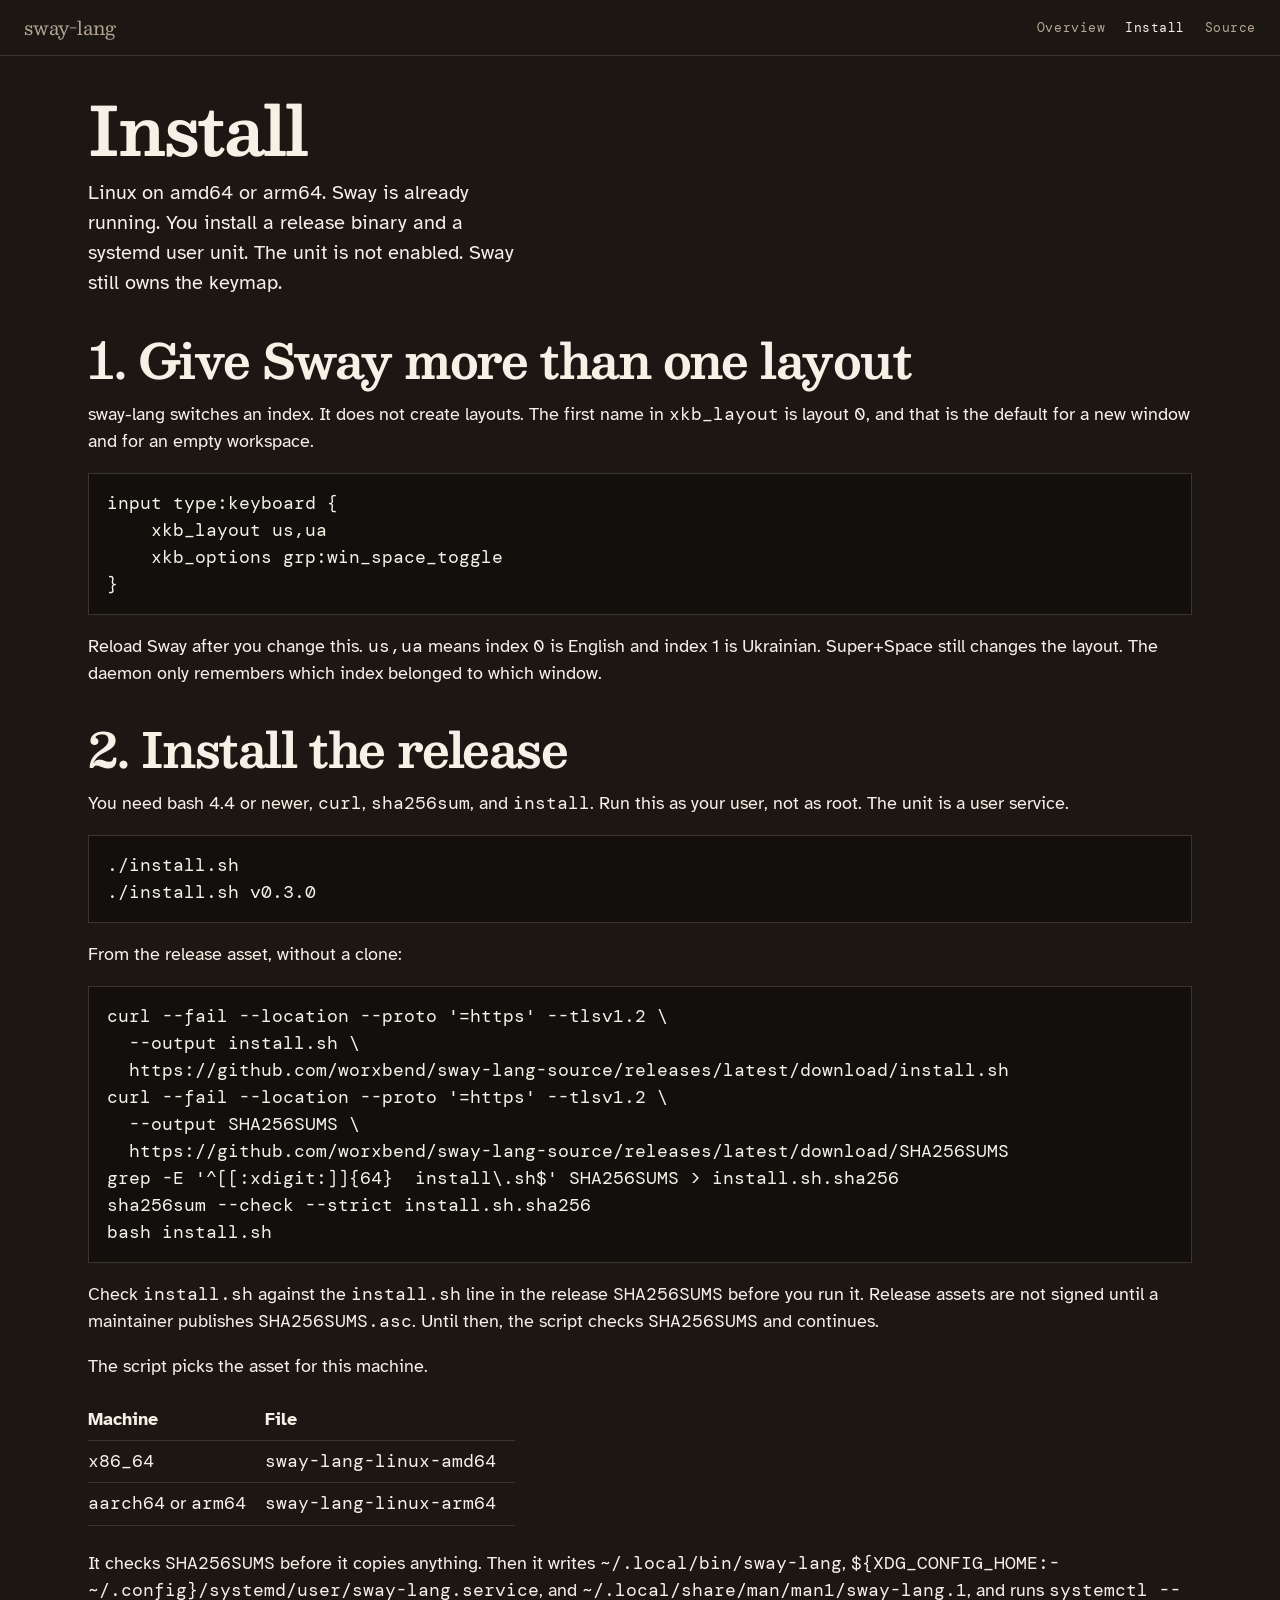
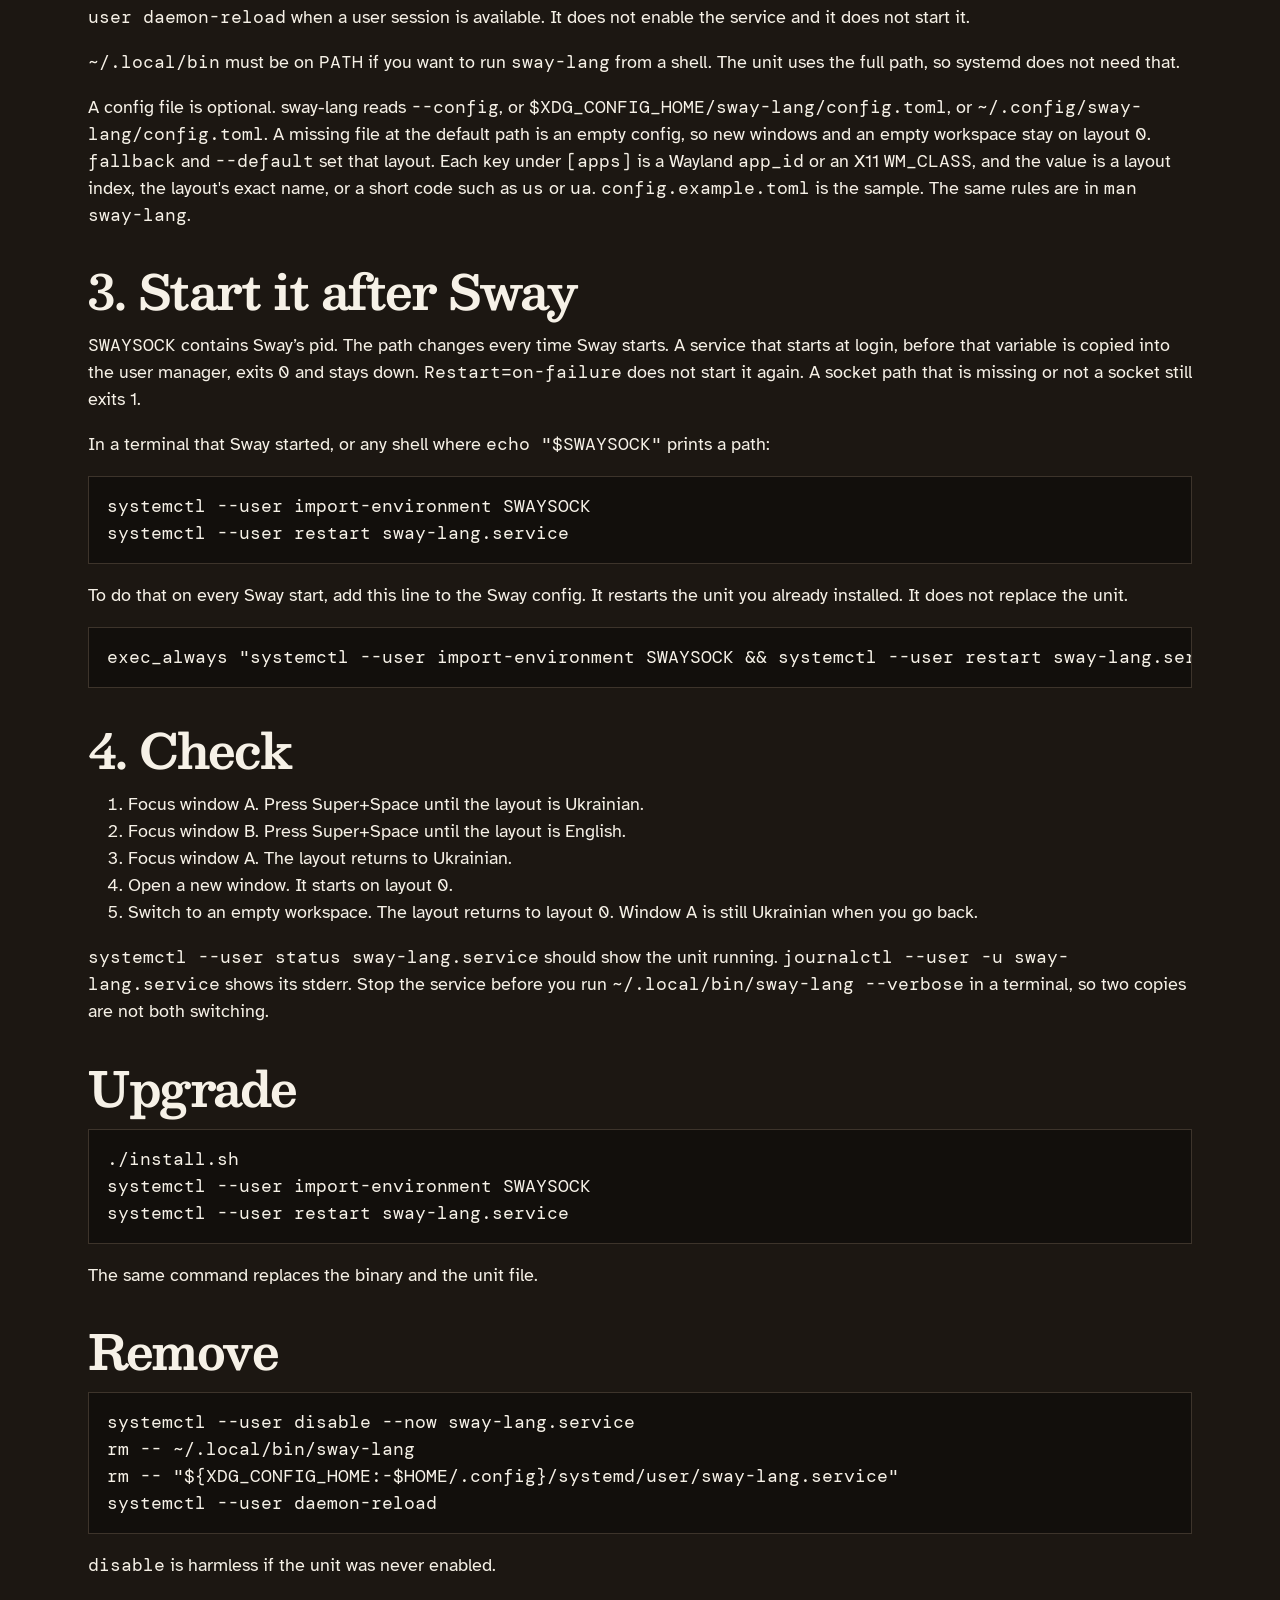
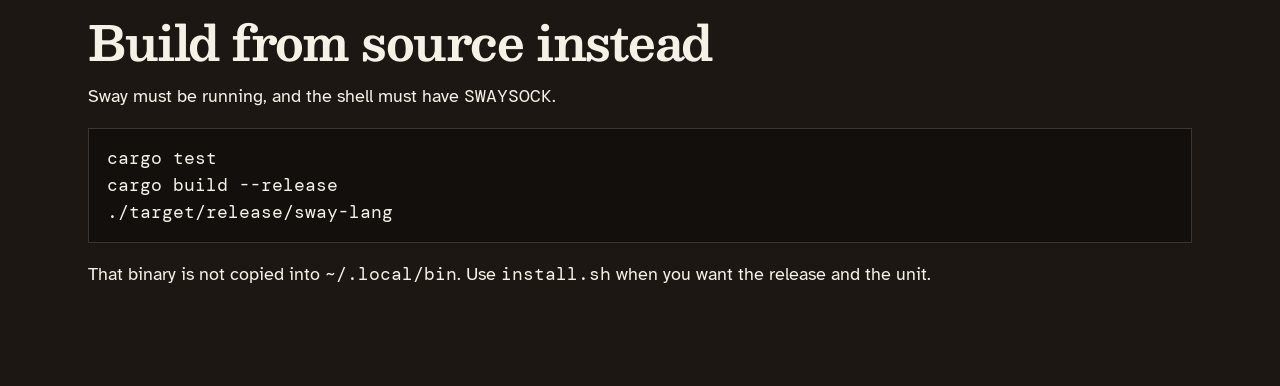
==== commit 3bd55846: "feat: keep dialogs, startup windows, and keyboard changes" ====
--- a/docs/install.html
+++ b/docs/install.html
@@ -59,18 +59,20 @@
         is a user service.
       </p>
       <pre><code>./install.sh
-./install.sh v0.2.0</code></pre>
+./install.sh v0.3.0</code></pre>
       <p>From the release asset, without a clone:</p>
       <pre><code>curl --fail --location --proto '=https' --tlsv1.2 \
   --output install.sh \
   https://github.com/worxbend/sway-lang-source/releases/latest/download/install.sh
 curl --fail --location --proto '=https' --tlsv1.2 \
-  --output install.sh.sha256 \
-  https://raw.githubusercontent.com/worxbend/sway-lang-source/main/install/install.sh.sha256
+  --output SHA256SUMS \
+  https://github.com/worxbend/sway-lang-source/releases/latest/download/SHA256SUMS
+grep -E '^[[:xdigit:]]{64}  install\.sh$' SHA256SUMS &gt; install.sh.sha256
 sha256sum --check --strict install.sh.sha256
 bash install.sh</code></pre>
       <p>
-        Check <code>install.sh</code> against that git digest before you run it.
+        Check <code>install.sh</code> against the <code>install.sh</code> line
+        in the release <code>SHA256SUMS</code> before you run it.
         Release assets are not signed until a maintainer publishes
         <code>SHA256SUMS.asc</code>. Until then, the script checks
         <code>SHA256SUMS</code> and continues.
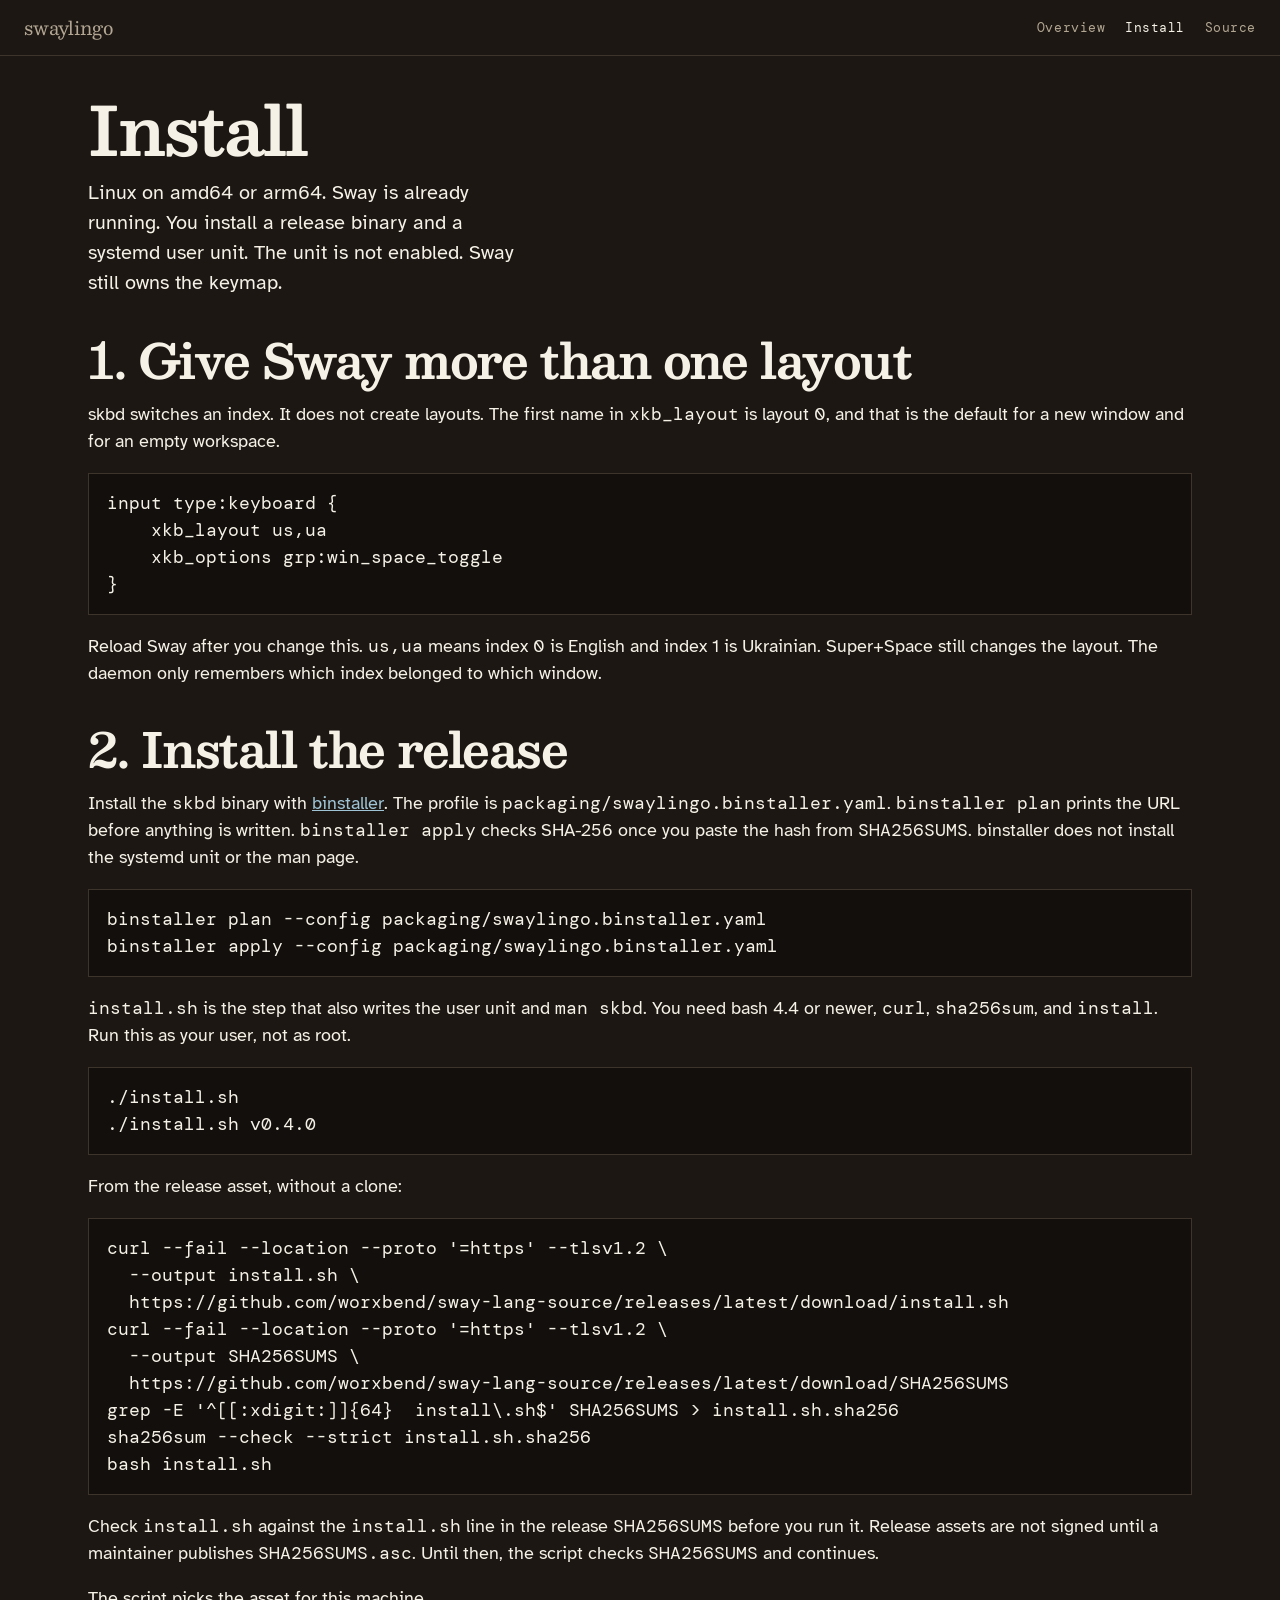
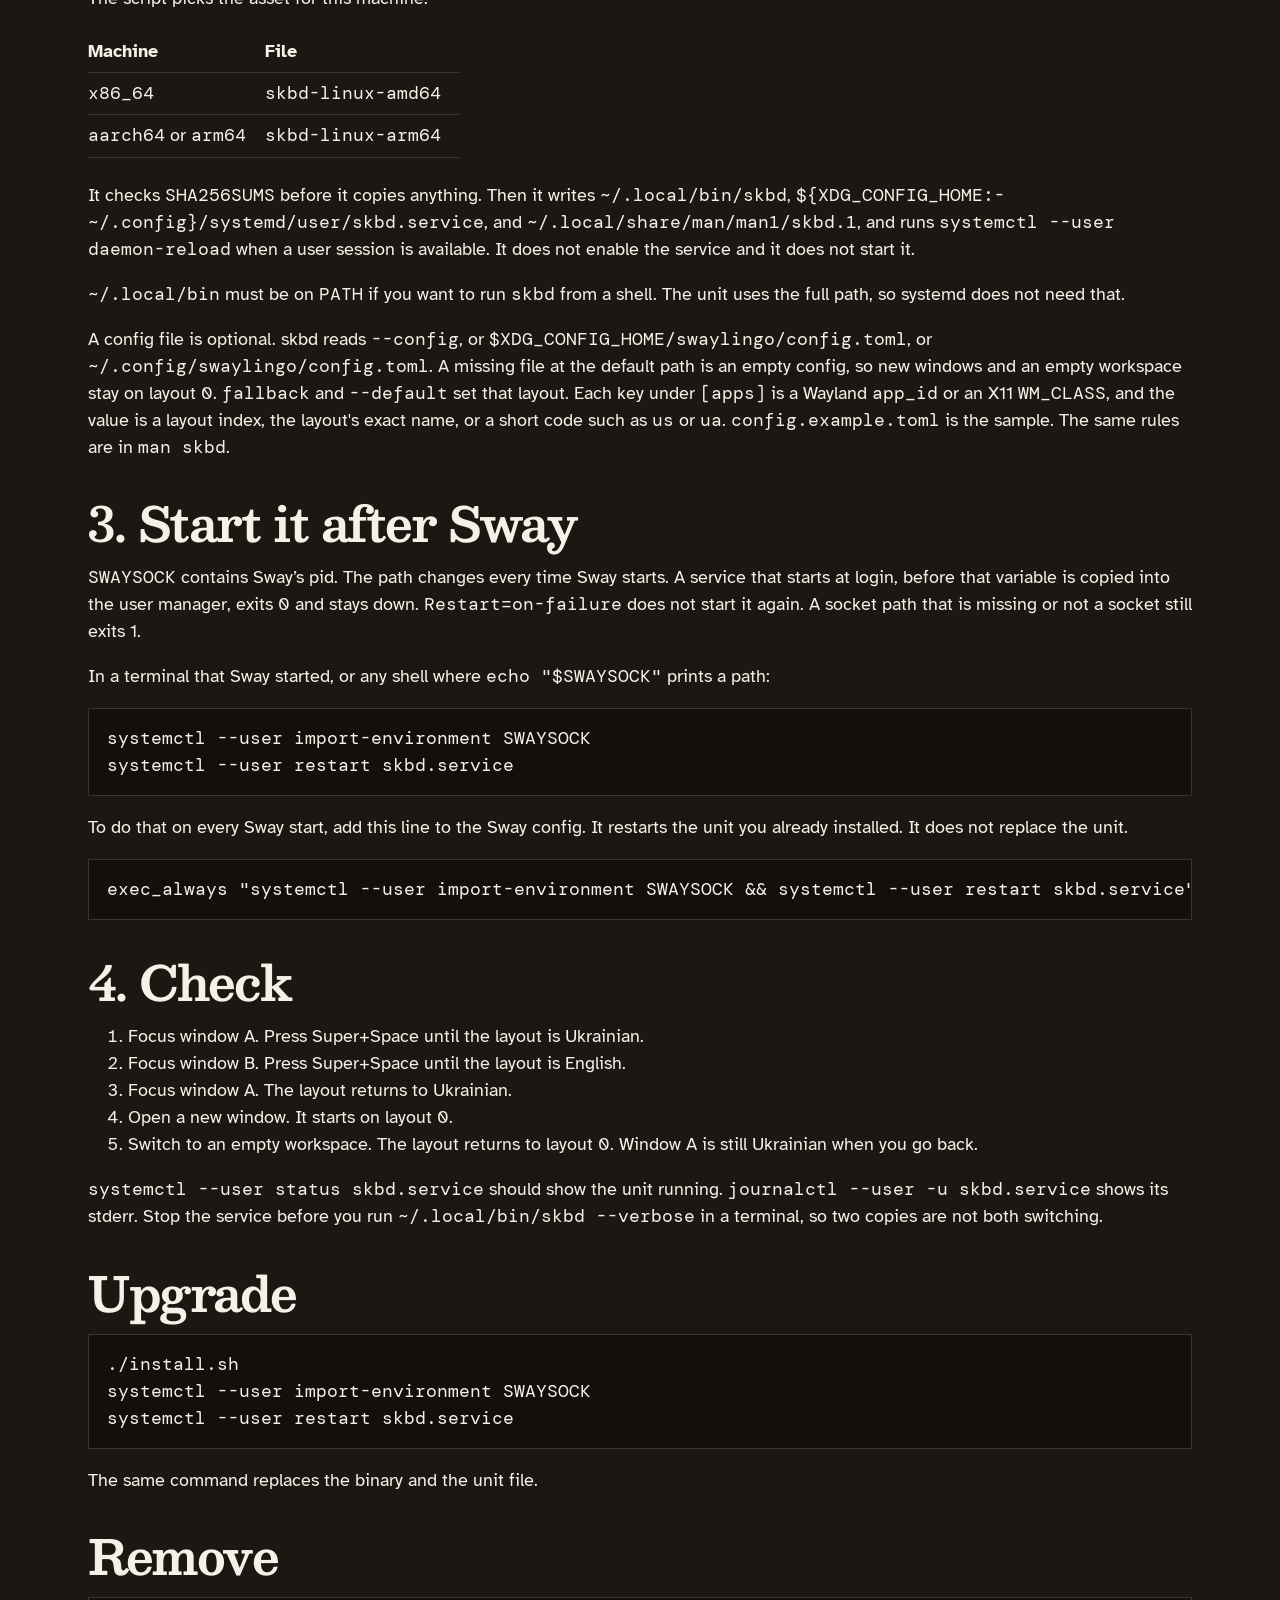
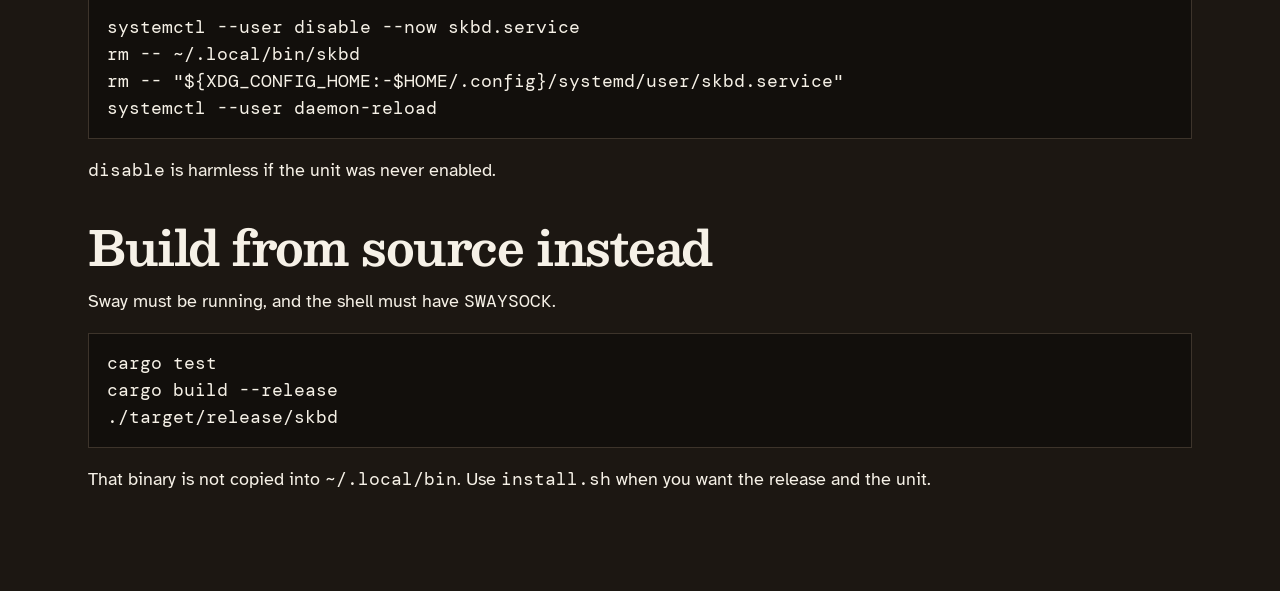
==== commit d22ea624: "feat: rename the daemon to skbd and publish swaylingo" ====
--- a/docs/install.html
+++ b/docs/install.html
@@ -3,10 +3,10 @@
   <head>
     <meta charset="utf-8" />
     <meta name="viewport" content="width=device-width, initial-scale=1" />
-    <title>Install sway-lang</title>
+    <title>Install swaylingo</title>
     <meta
       name="description"
-      content="Install the sway-lang release on Linux amd64 or arm64 and start the systemd user service after Sway."
+      content="Install the skbd release on Linux amd64 or arm64 and start the systemd user service after Sway."
     />
     <link rel="preconnect" href="https://fonts.googleapis.com" />
     <link rel="preconnect" href="https://fonts.gstatic.com" crossorigin />
@@ -18,7 +18,7 @@
   </head>
   <body class="page">
     <header class="bar">
-      <a class="mark" href="index.html">sway-lang</a>
+      <a class="mark" href="index.html">swaylingo</a>
       <nav aria-label="Site">
         <a href="index.html">Overview</a>
         <a href="install.html" aria-current="page">Install</a>
@@ -36,7 +36,7 @@
     <section>
       <h2>1. Give Sway more than one layout</h2>
       <p>
-        sway-lang switches an index. It does not create layouts. The first name
+        skbd switches an index. It does not create layouts. The first name
         in <code>xkb_layout</code> is layout 0, and that is the default for a
         new window and for an empty workspace.
       </p>
@@ -54,12 +54,24 @@
     <section>
       <h2>2. Install the release</h2>
       <p>
-        You need bash 4.4 or newer, <code>curl</code>, <code>sha256sum</code>,
-        and <code>install</code>. Run this as your user, not as root. The unit
-        is a user service.
+        Install the <code>skbd</code> binary with
+        <a href="https://github.com/worxbend/binstaller">binstaller</a>.
+        The profile is <code>packaging/swaylingo.binstaller.yaml</code>.
+        <code>binstaller plan</code> prints the URL before anything is written.
+        <code>binstaller apply</code> checks SHA-256 once you paste the hash
+        from <code>SHA256SUMS</code>. binstaller does not install the systemd
+        unit or the man page.
+      </p>
+      <pre><code>binstaller plan --config packaging/swaylingo.binstaller.yaml
+binstaller apply --config packaging/swaylingo.binstaller.yaml</code></pre>
+      <p>
+        <code>install.sh</code> is the step that also writes the user unit and
+        <code>man skbd</code>. You need bash 4.4 or newer, <code>curl</code>,
+        <code>sha256sum</code>, and <code>install</code>. Run this as your
+        user, not as root.
       </p>
       <pre><code>./install.sh
-./install.sh v0.3.0</code></pre>
+./install.sh v0.4.0</code></pre>
       <p>From the release asset, without a clone:</p>
       <pre><code>curl --fail --location --proto '=https' --tlsv1.2 \
   --output install.sh \
@@ -88,38 +100,38 @@
         <tbody>
           <tr>
             <td><code>x86_64</code></td>
-            <td><code>sway-lang-linux-amd64</code></td>
+            <td><code>skbd-linux-amd64</code></td>
           </tr>
           <tr>
             <td><code>aarch64</code> or <code>arm64</code></td>
-            <td><code>sway-lang-linux-arm64</code></td>
+            <td><code>skbd-linux-arm64</code></td>
           </tr>
         </tbody>
       </table>
       <p>
         It checks <code>SHA256SUMS</code> before it copies anything. Then it
-        writes <code>~/.local/bin/sway-lang</code>,
-        <code>${XDG_CONFIG_HOME:-~/.config}/systemd/user/sway-lang.service</code>, and
-        <code>~/.local/share/man/man1/sway-lang.1</code>, and runs
+        writes <code>~/.local/bin/skbd</code>,
+        <code>${XDG_CONFIG_HOME:-~/.config}/systemd/user/skbd.service</code>, and
+        <code>~/.local/share/man/man1/skbd.1</code>, and runs
         <code>systemctl --user daemon-reload</code> when a user session is
         available. It does not enable the service and it does not start it.
       </p>
       <p>
         <code>~/.local/bin</code> must be on <code>PATH</code> if you want to
-        run <code>sway-lang</code> from a shell. The unit uses the full path, so
+        run <code>skbd</code> from a shell. The unit uses the full path, so
         systemd does not need that.
       </p>
       <p>
-        A config file is optional. sway-lang reads <code>--config</code>, or
-        <code>$XDG_CONFIG_HOME/sway-lang/config.toml</code>, or
-        <code>~/.config/sway-lang/config.toml</code>. A missing file at the
+        A config file is optional. skbd reads <code>--config</code>, or
+        <code>$XDG_CONFIG_HOME/swaylingo/config.toml</code>, or
+        <code>~/.config/swaylingo/config.toml</code>. A missing file at the
         default path is an empty config, so new windows and an empty workspace
         stay on layout 0. <code>fallback</code> and <code>--default</code> set
         that layout. Each key under <code>[apps]</code> is a Wayland
         <code>app_id</code> or an X11 <code>WM_CLASS</code>, and the value is a
         layout index, the layout's exact name, or a short code such as
         <code>us</code> or <code>ua</code>. <code>config.example.toml</code> is
-        the sample. The same rules are in <code>man sway-lang</code>.
+        the sample. The same rules are in <code>man skbd</code>.
       </p>
     </section>
 
@@ -137,12 +149,12 @@
         <code>echo "$SWAYSOCK"</code> prints a path:
       </p>
       <pre><code>systemctl --user import-environment SWAYSOCK
-systemctl --user restart sway-lang.service</code></pre>
+systemctl --user restart skbd.service</code></pre>
       <p>
         To do that on every Sway start, add this line to the Sway config. It
         restarts the unit you already installed. It does not replace the unit.
       </p>
-      <pre><code>exec_always "systemctl --user import-environment SWAYSOCK &amp;&amp; systemctl --user restart sway-lang.service"</code></pre>
+      <pre><code>exec_always "systemctl --user import-environment SWAYSOCK &amp;&amp; systemctl --user restart skbd.service"</code></pre>
     </section>
 
     <section>
@@ -158,11 +170,11 @@
         </li>
       </ol>
       <p>
-        <code>systemctl --user status sway-lang.service</code> should show the
+        <code>systemctl --user status skbd.service</code> should show the
         unit running.
-        <code>journalctl --user -u sway-lang.service</code> shows its stderr.
+        <code>journalctl --user -u skbd.service</code> shows its stderr.
         Stop the service before you run
-        <code>~/.local/bin/sway-lang --verbose</code> in a terminal, so two
+        <code>~/.local/bin/skbd --verbose</code> in a terminal, so two
         copies are not both switching.
       </p>
     </section>
@@ -171,15 +183,15 @@
       <h2>Upgrade</h2>
       <pre><code>./install.sh
 systemctl --user import-environment SWAYSOCK
-systemctl --user restart sway-lang.service</code></pre>
+systemctl --user restart skbd.service</code></pre>
       <p>The same command replaces the binary and the unit file.</p>
     </section>
 
     <section>
       <h2>Remove</h2>
-      <pre><code>systemctl --user disable --now sway-lang.service
-rm -- ~/.local/bin/sway-lang
-rm -- "${XDG_CONFIG_HOME:-$HOME/.config}/systemd/user/sway-lang.service"
+      <pre><code>systemctl --user disable --now skbd.service
+rm -- ~/.local/bin/skbd
+rm -- "${XDG_CONFIG_HOME:-$HOME/.config}/systemd/user/skbd.service"
 systemctl --user daemon-reload</code></pre>
       <p><code>disable</code> is harmless if the unit was never enabled.</p>
     </section>
@@ -189,7 +201,7 @@
       <p>Sway must be running, and the shell must have <code>SWAYSOCK</code>.</p>
       <pre><code>cargo test
 cargo build --release
-./target/release/sway-lang</code></pre>
+./target/release/skbd</code></pre>
       <p>
         That binary is not copied into <code>~/.local/bin</code>. Use
         <code>install.sh</code> when you want the release and the unit.
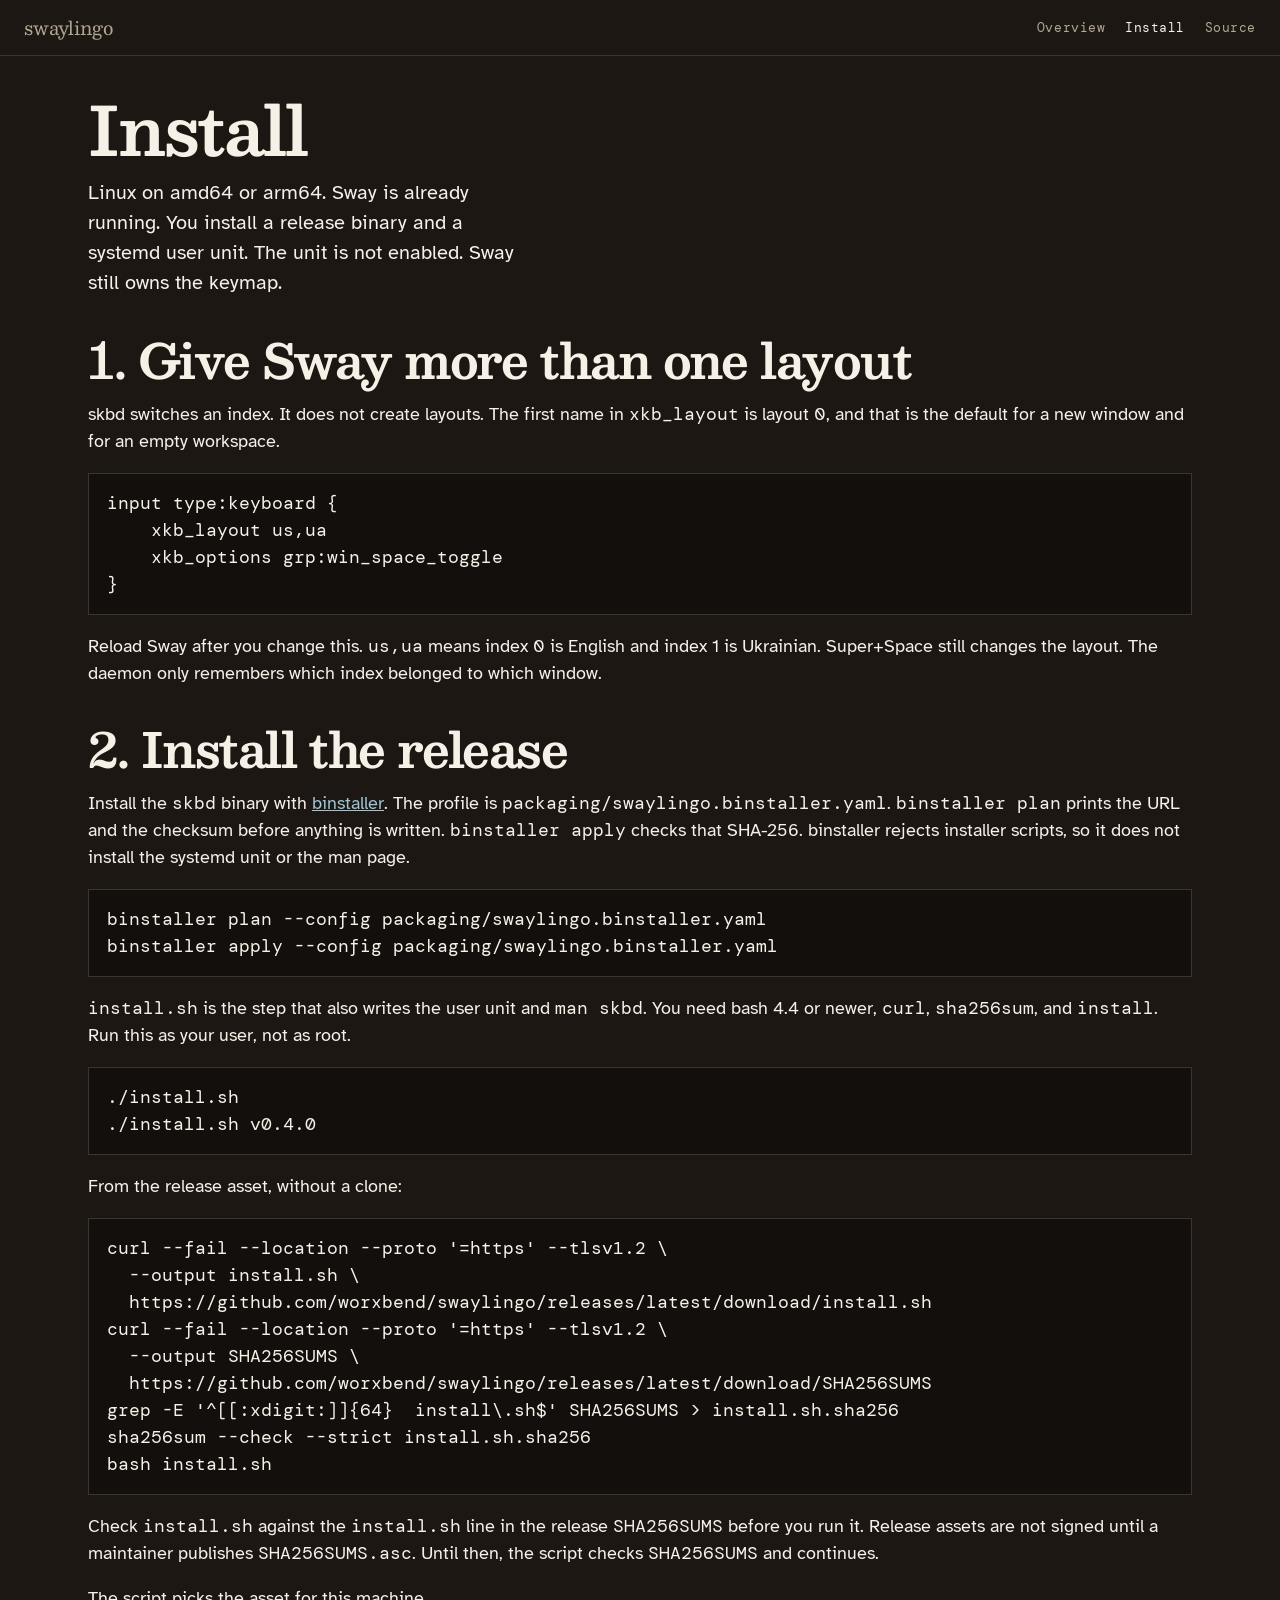
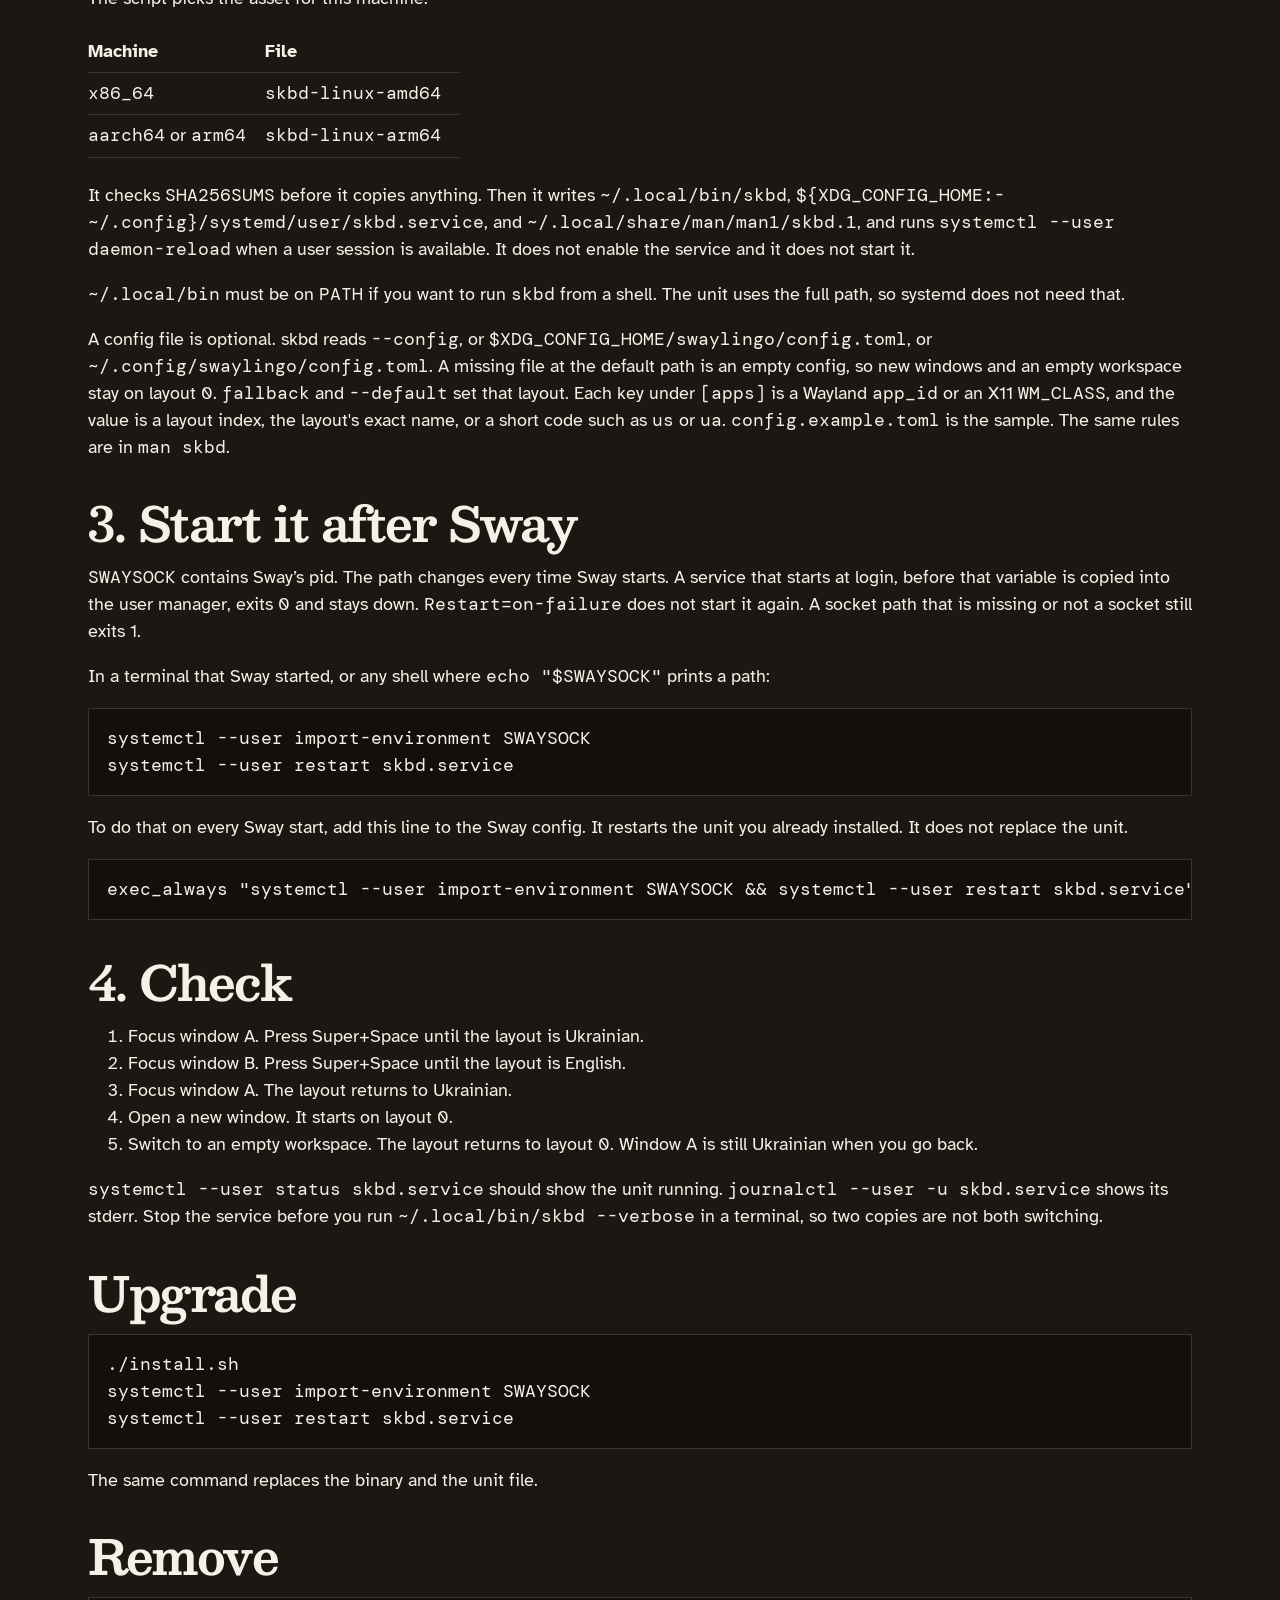
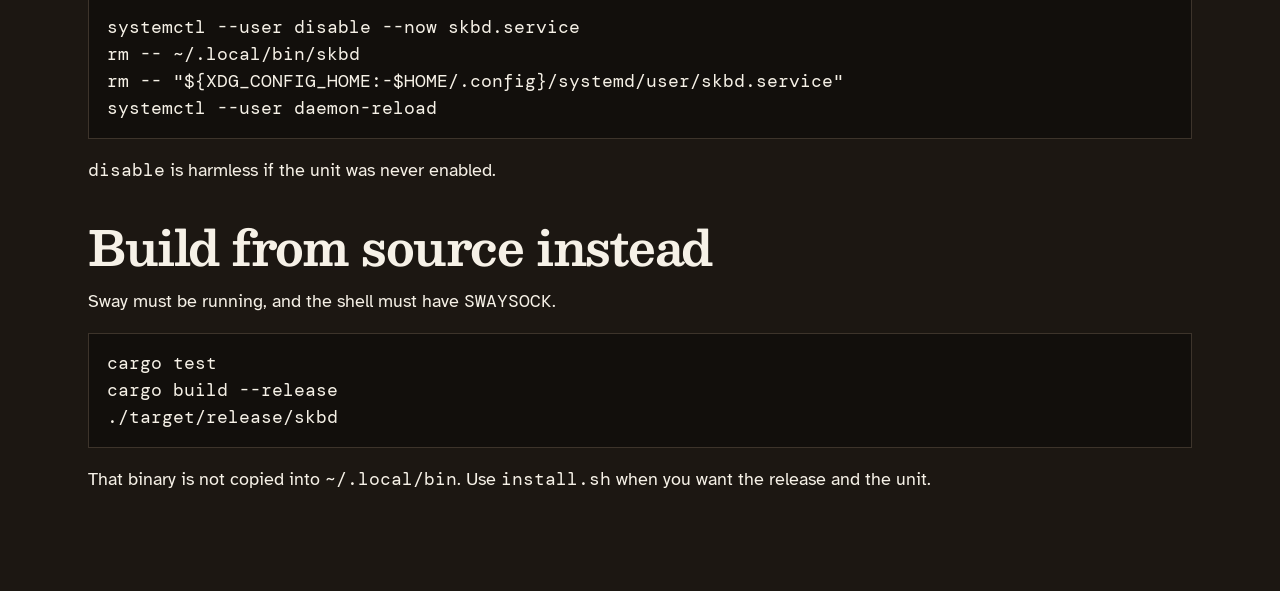
==== commit 0010d418: "docs: publish swaylingo through binstaller" ====
--- a/docs/install.html
+++ b/docs/install.html
@@ -22,7 +22,7 @@
       <nav aria-label="Site">
         <a href="index.html">Overview</a>
         <a href="install.html" aria-current="page">Install</a>
-        <a href="https://github.com/worxbend/sway-lang-source">Source</a>
+        <a href="https://github.com/worxbend/swaylingo">Source</a>
       </nav>
     </header>
     <div class="sheet">
@@ -55,12 +55,12 @@
       <h2>2. Install the release</h2>
       <p>
         Install the <code>skbd</code> binary with
-        <a href="https://github.com/worxbend/binstaller">binstaller</a>.
+        <a href="https://worxbend.github.io/binstaller/">binstaller</a>.
         The profile is <code>packaging/swaylingo.binstaller.yaml</code>.
-        <code>binstaller plan</code> prints the URL before anything is written.
-        <code>binstaller apply</code> checks SHA-256 once you paste the hash
-        from <code>SHA256SUMS</code>. binstaller does not install the systemd
-        unit or the man page.
+        <code>binstaller plan</code> prints the URL and the checksum before
+        anything is written. <code>binstaller apply</code> checks that SHA-256.
+        binstaller rejects installer scripts, so it does not install the
+        systemd unit or the man page.
       </p>
       <pre><code>binstaller plan --config packaging/swaylingo.binstaller.yaml
 binstaller apply --config packaging/swaylingo.binstaller.yaml</code></pre>
@@ -75,10 +75,10 @@
       <p>From the release asset, without a clone:</p>
       <pre><code>curl --fail --location --proto '=https' --tlsv1.2 \
   --output install.sh \
-  https://github.com/worxbend/sway-lang-source/releases/latest/download/install.sh
+  https://github.com/worxbend/swaylingo/releases/latest/download/install.sh
 curl --fail --location --proto '=https' --tlsv1.2 \
   --output SHA256SUMS \
-  https://github.com/worxbend/sway-lang-source/releases/latest/download/SHA256SUMS
+  https://github.com/worxbend/swaylingo/releases/latest/download/SHA256SUMS
 grep -E '^[[:xdigit:]]{64}  install\.sh$' SHA256SUMS &gt; install.sh.sha256
 sha256sum --check --strict install.sh.sha256
 bash install.sh</code></pre>
